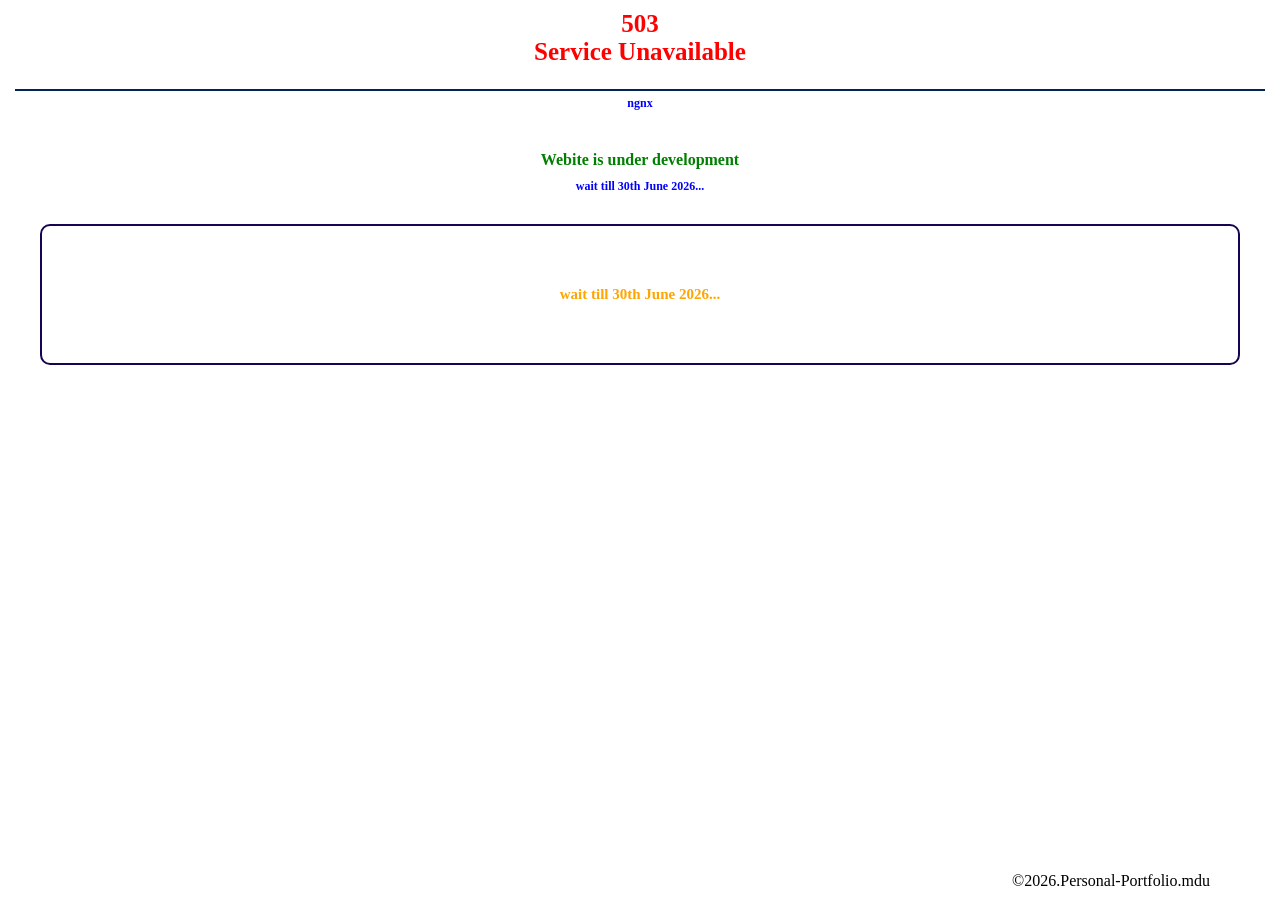
==== index.html @ 704798d5 "Add files via upload" ====
<!DOCTYPE html>
<html lang="en">
<head>
  <meta charset="UTF-8">
  <meta name="viewport" content="width=device-width, initial-scale=1.0">
  <meta http-equiv="X-UA-Compatible" content="ie=edge">
  <title>Error-Loading</title>
  <style>
    *{margin:0;padding:0;}
    body{margin:10px;}
    h1{text-align:center;color:red;font-size:25px;animation:alter 2s ease-in-out infinite;}
    p{text-align:center;color:blue;font-weight:bold;font-size:12px;}
    footer{position:fixed;bottom:10px;right:70px;}
    @keyframes alter{
      0%{
        color:#fff;
      }
      100%{
        color:red;
      }
    }
    main{color:green;margin:10px;margin-top:40px;text-align:center;font-weight:bolder;}
    .line{margin:5px;border:1px solid #032451;margin-bottom:5px;}
    .contact{margin:30px;border:2px solid #160351;padding:30px;border-radius:10px;padding-top:60px;padding-bottom:60px;}
    #c0{color:orange;font-size:15px;}
  </style>
</head>
<body>
  <h1>503</h1>
  <h1>Service Unavailable</h1>
  <br>
  <div class="line"></div>
  <p>ngnx</p>
  <main>
    Webite is under development
  </main>
  <p>wait till 30th June 2026...</p>
  <div class="contact">
      <p id="c0">wait till 30th June 2026...</p>
  </div>
  <footer>&copy2026.Personal-Portfolio.mdu
  </footer>
</body>
</html>
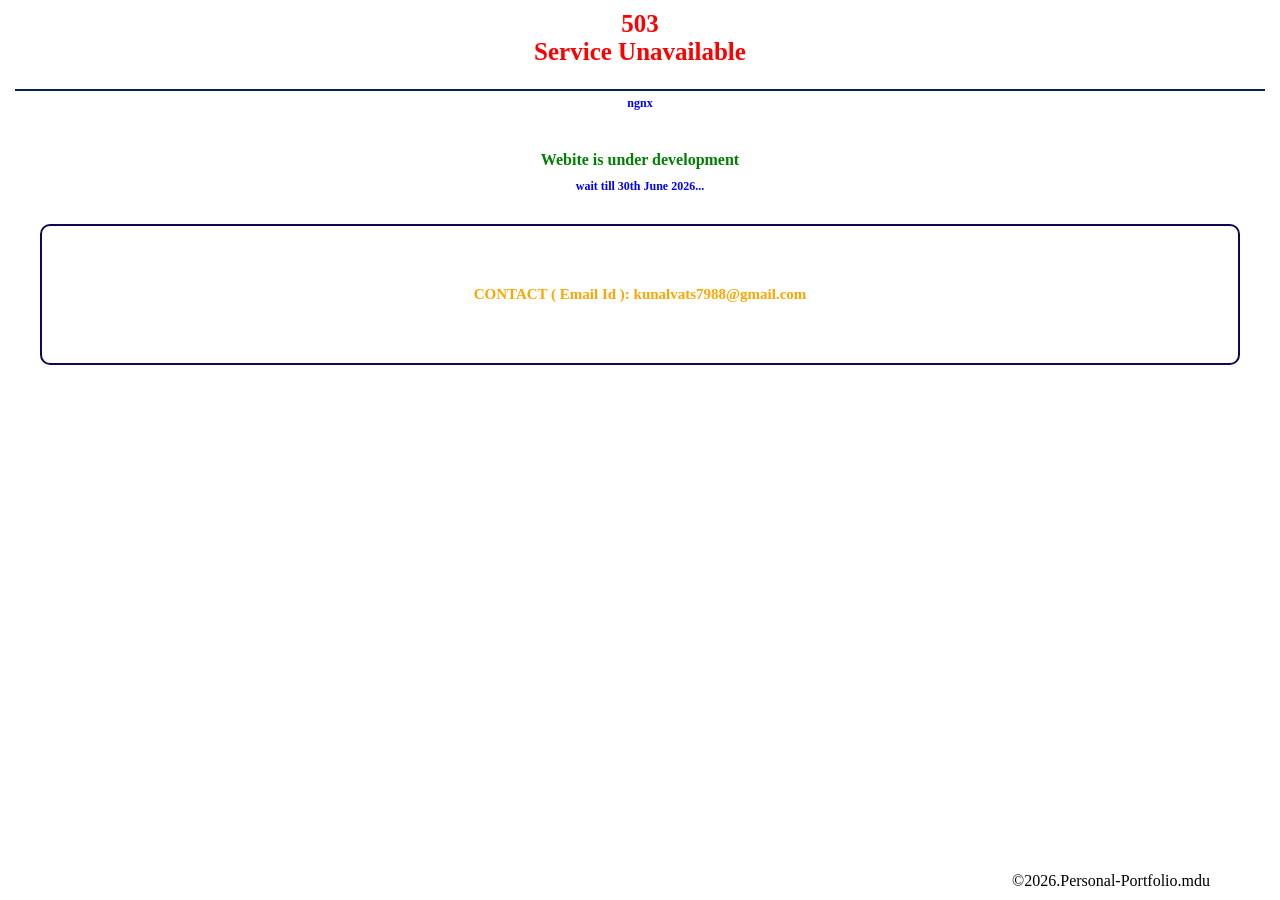
==== commit db4b7166: "Update index.html" ====
--- a/index.html
+++ b/index.html
@@ -36,9 +36,9 @@
   </main>
   <p>wait till 30th June 2026...</p>
   <div class="contact">
-      <p id="c0">wait till 30th June 2026...</p>
+      <p id="c0">CONTACT ( Email Id ): kunalvats7988@gmail.com</p>
   </div>
   <footer>&copy2026.Personal-Portfolio.mdu
   </footer>
 </body>
-</html>+</html>
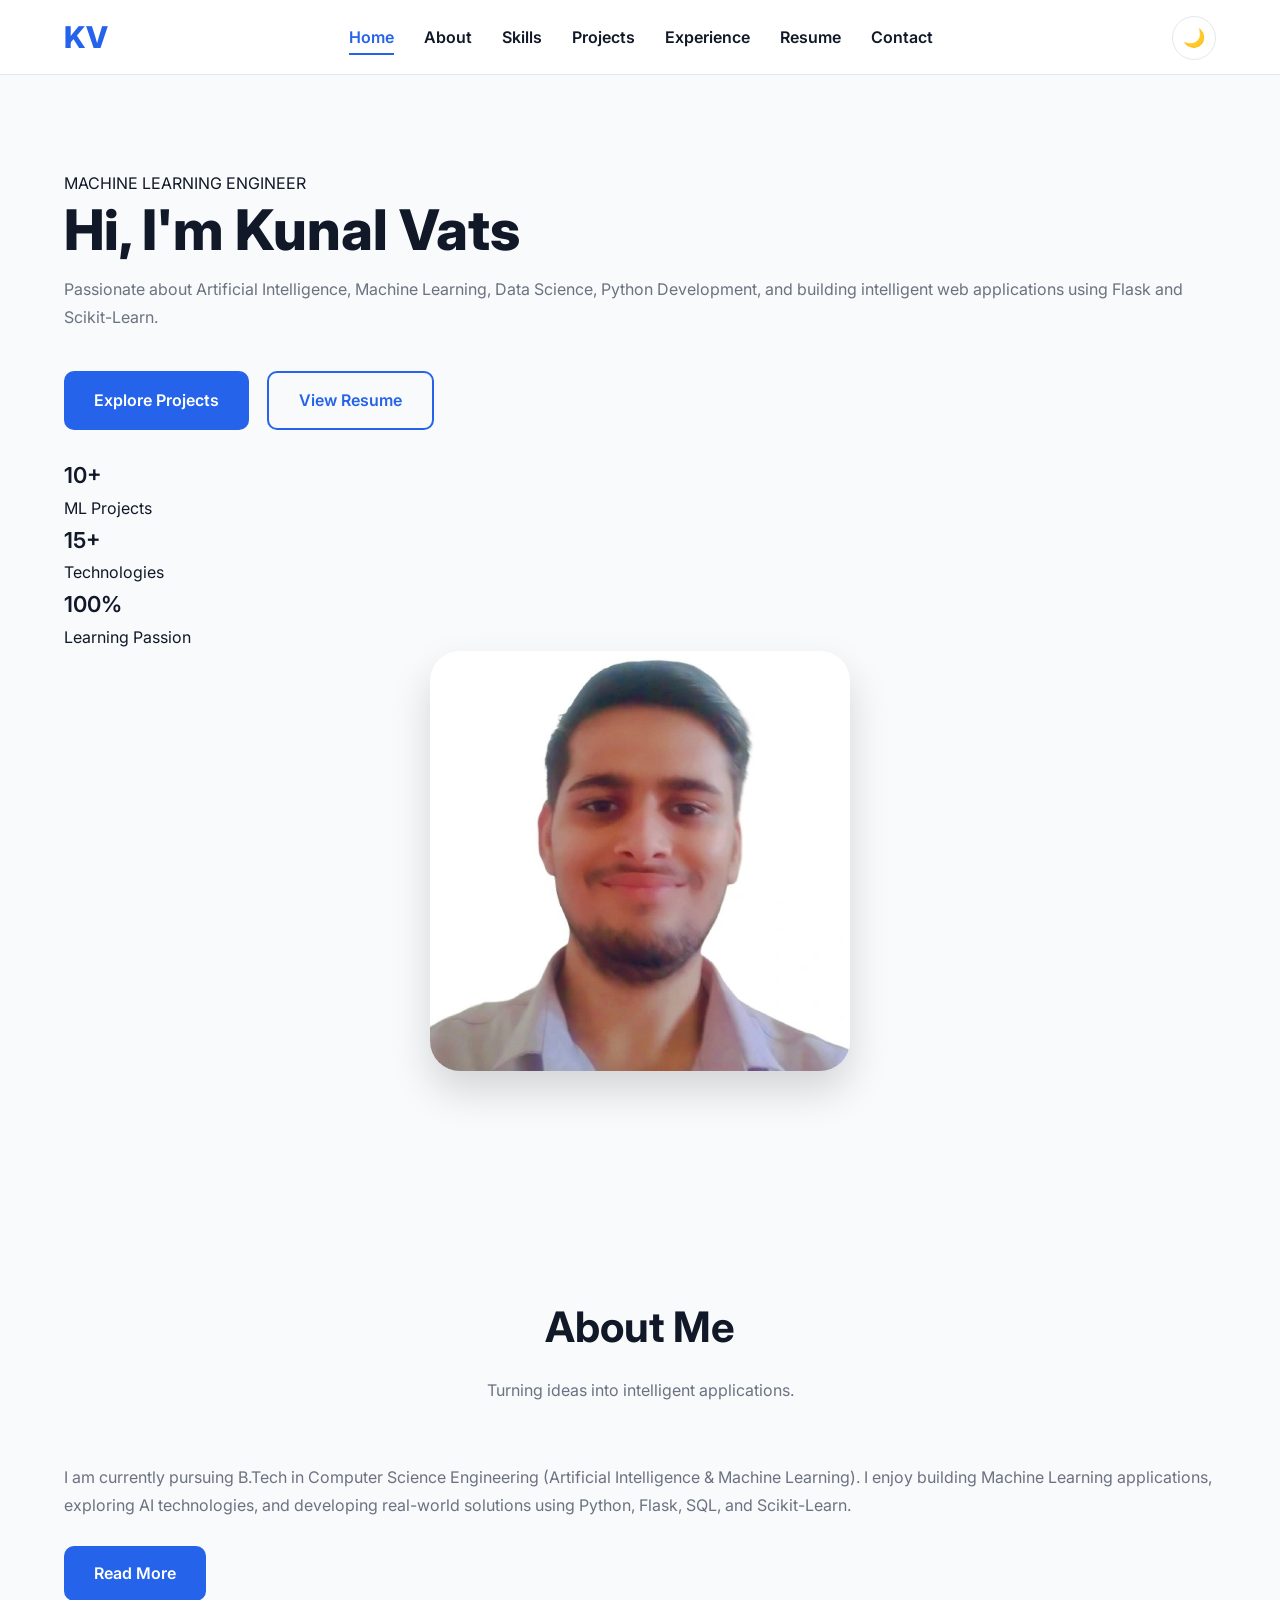
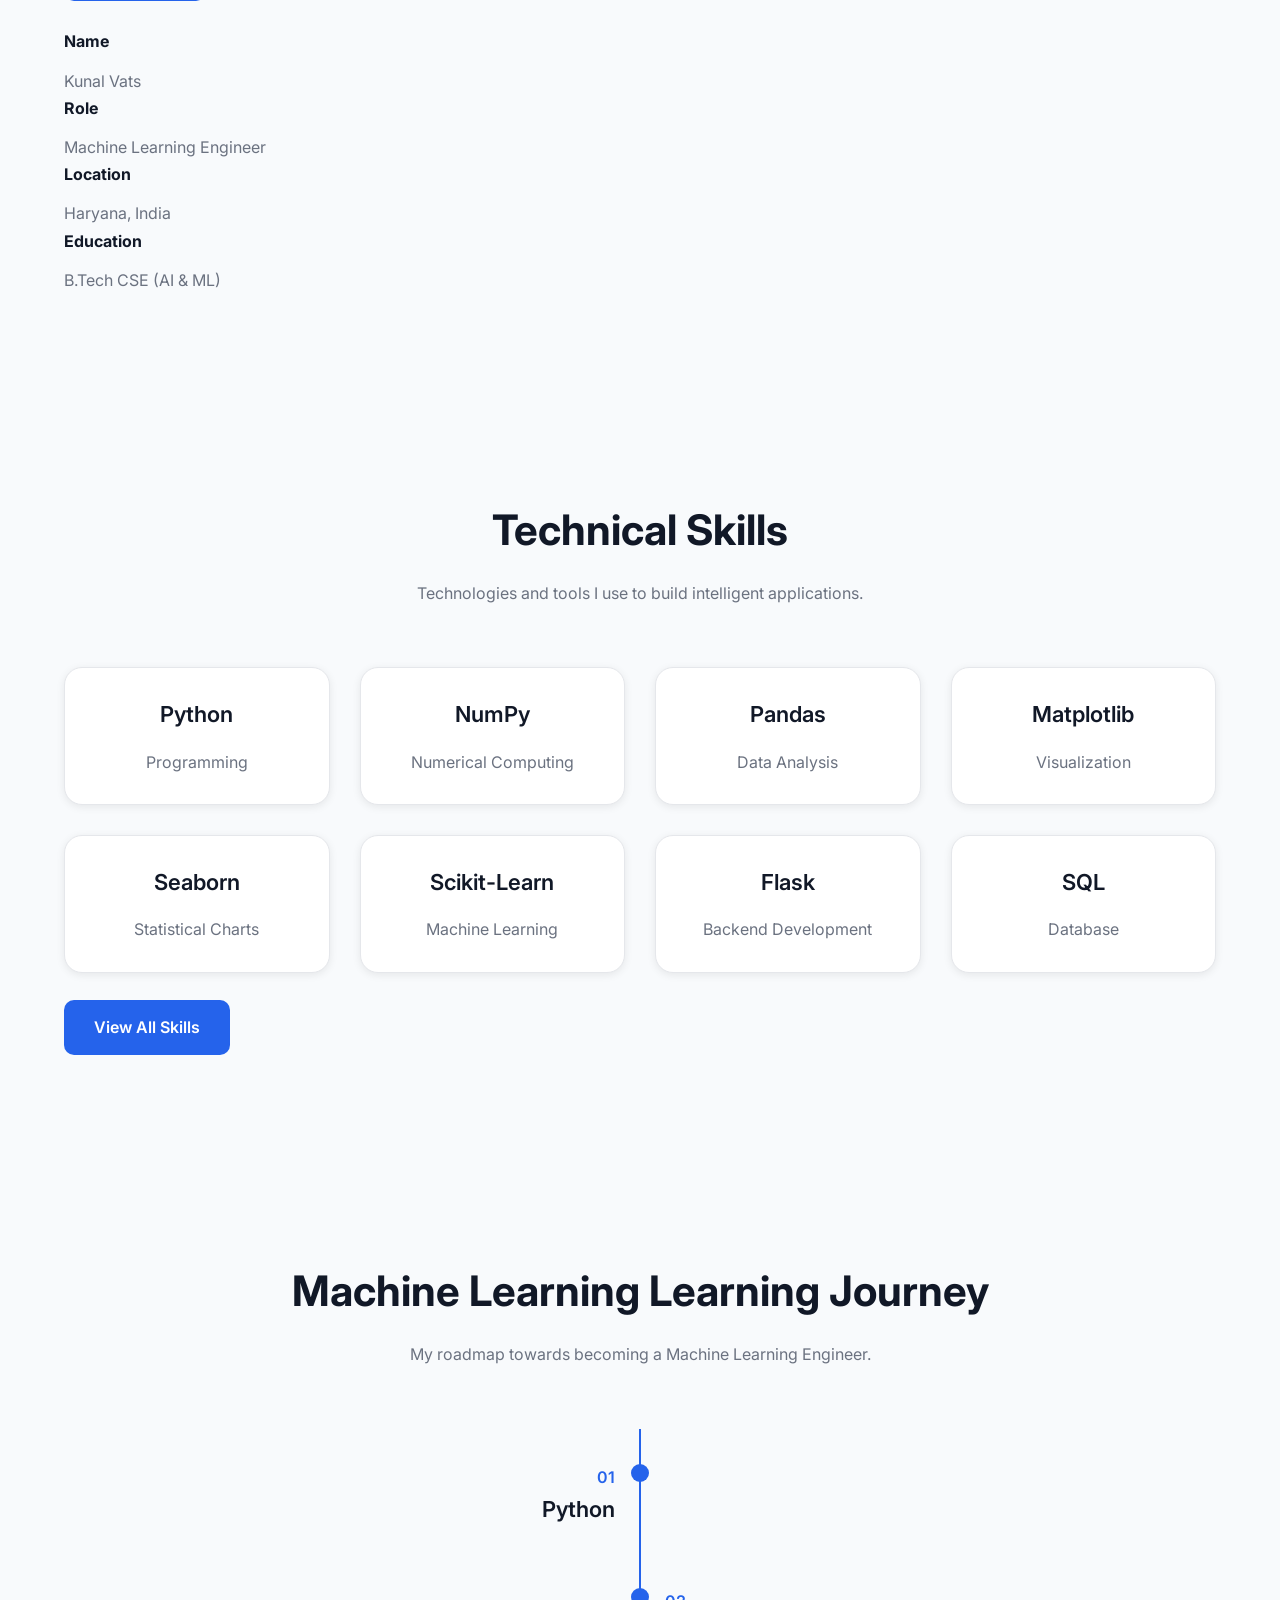
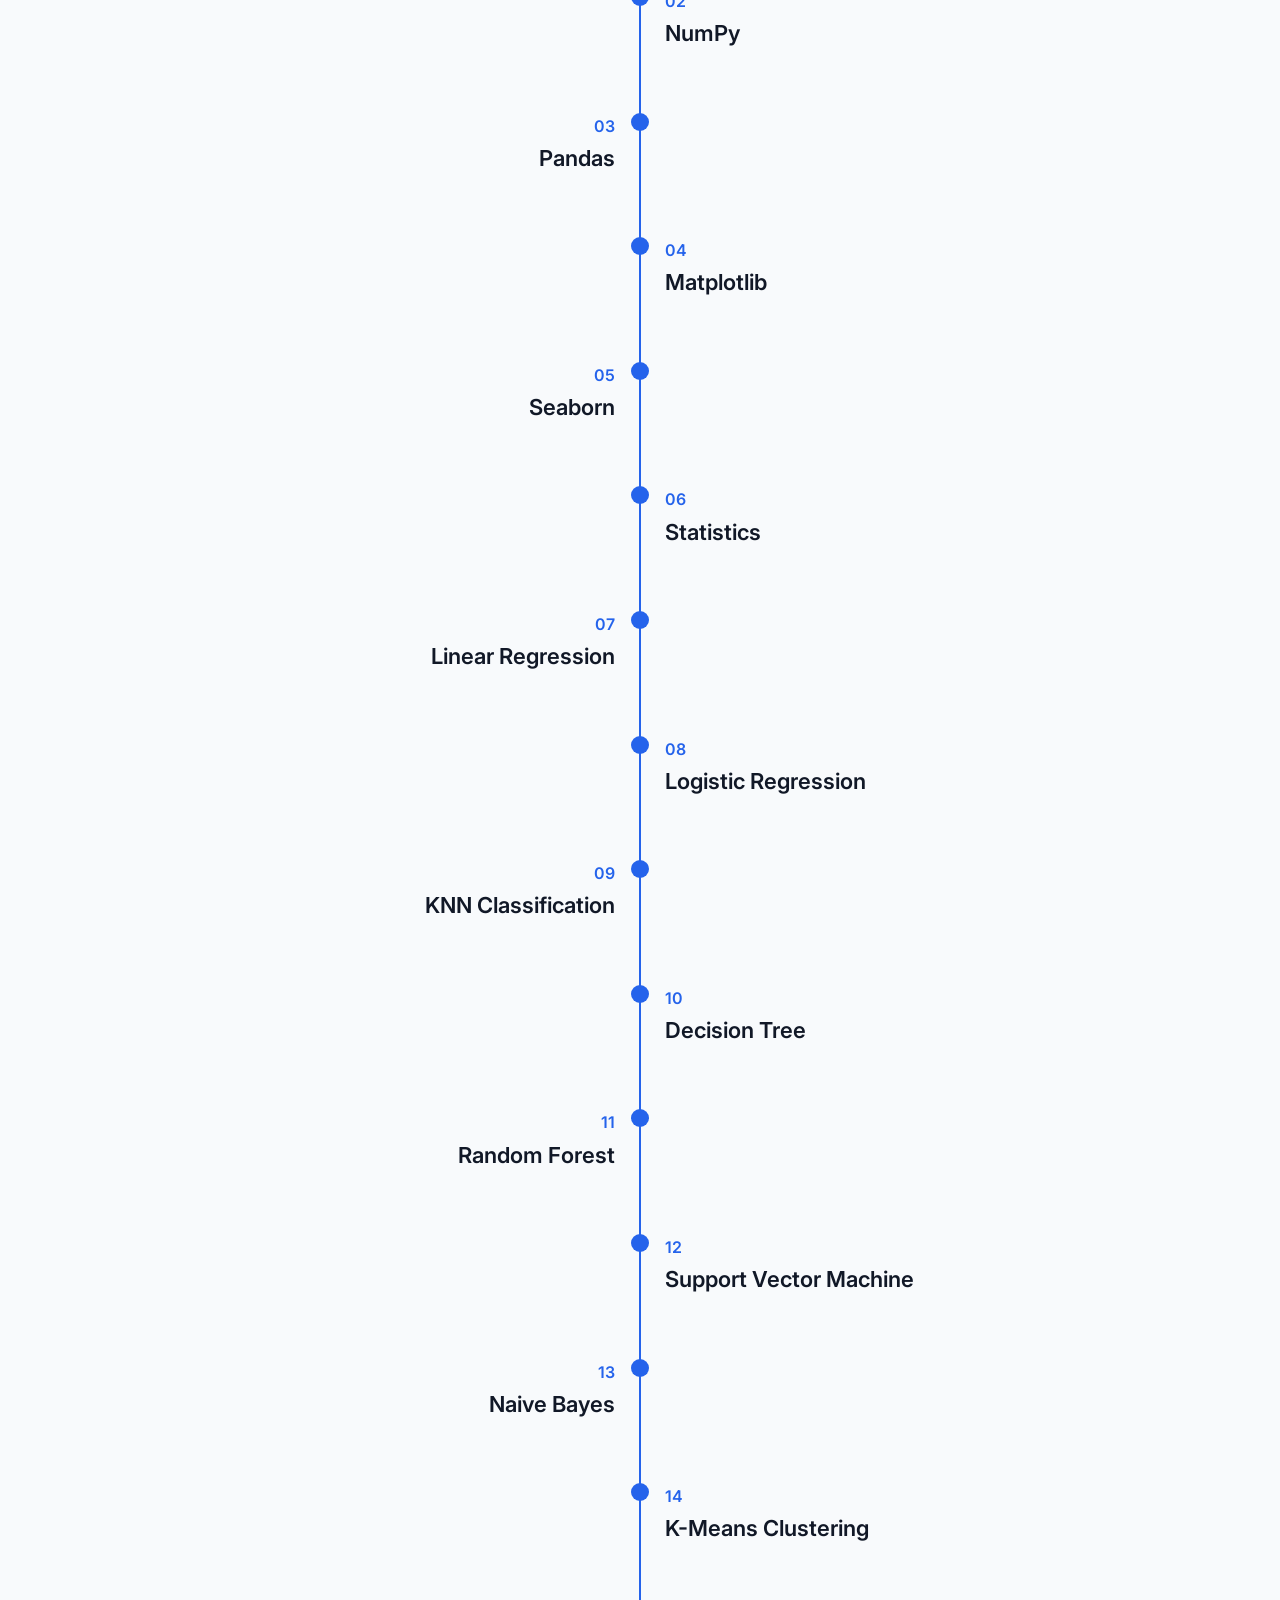
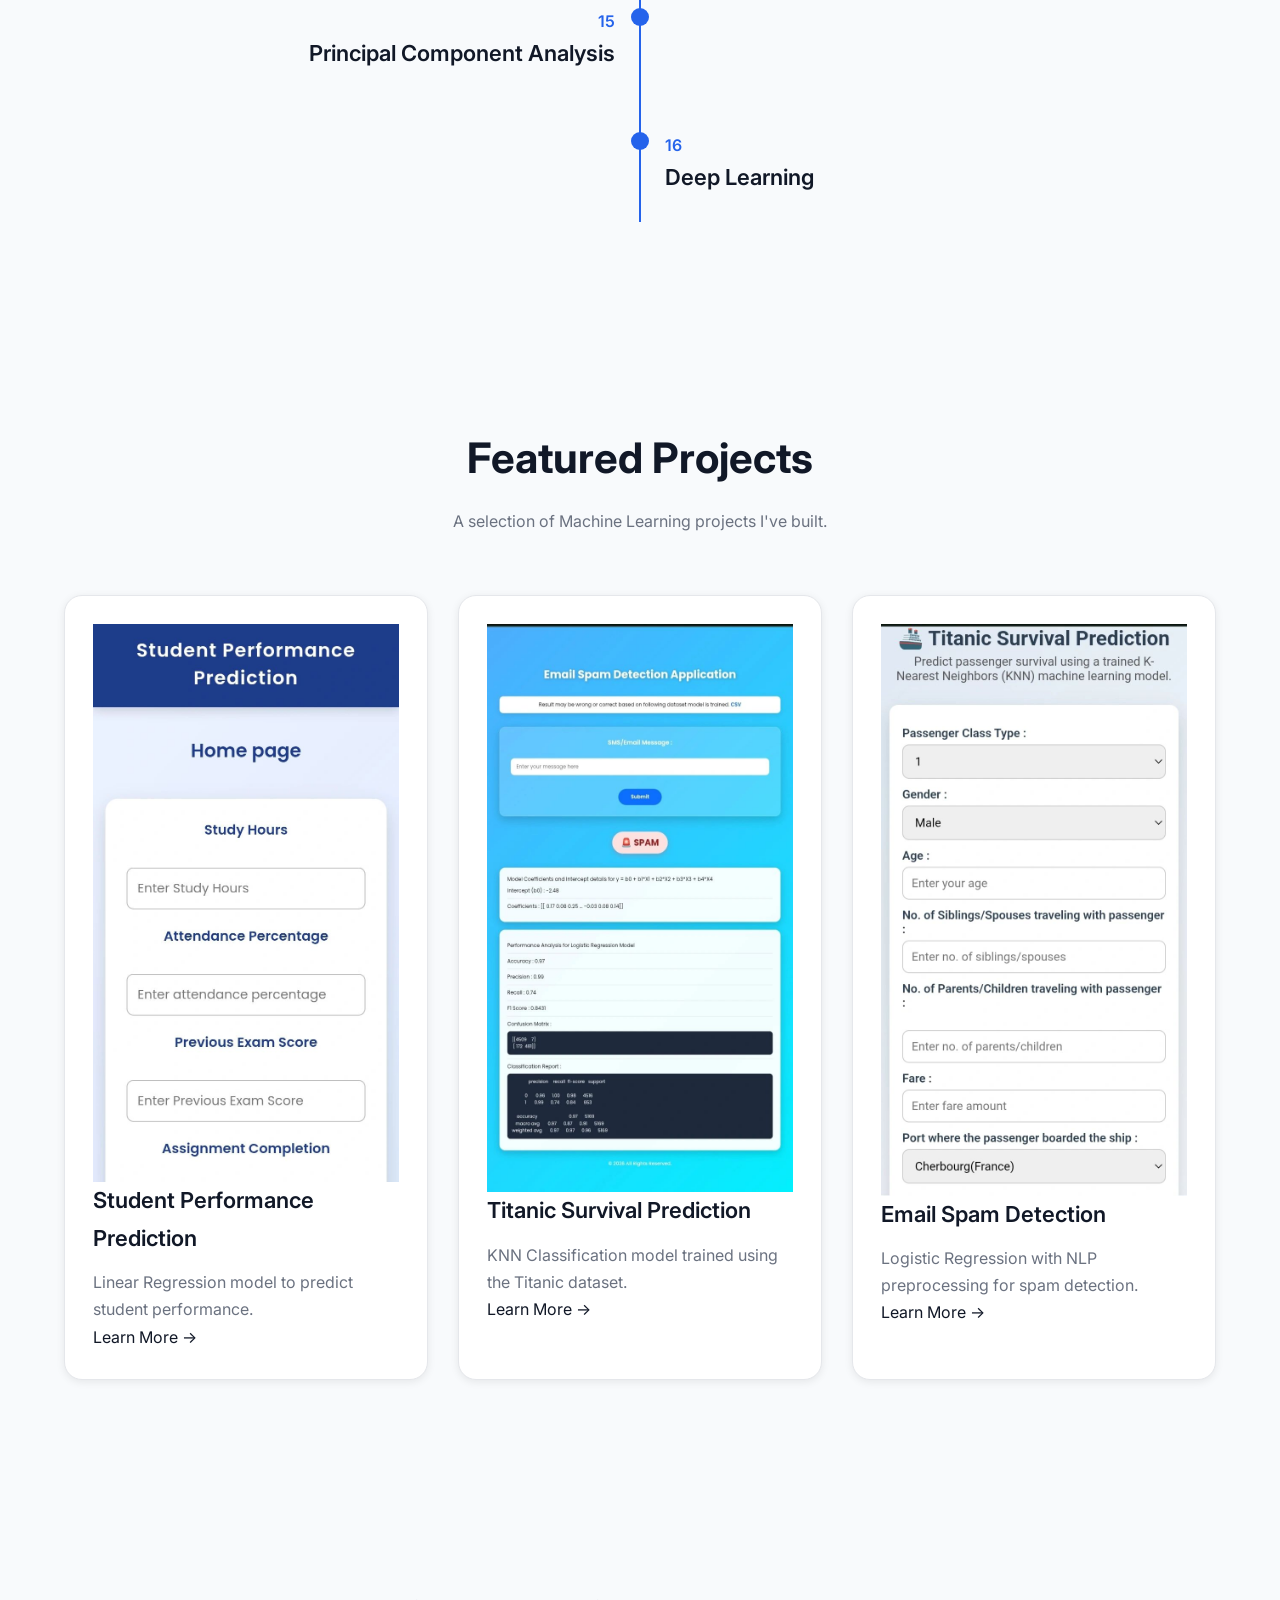
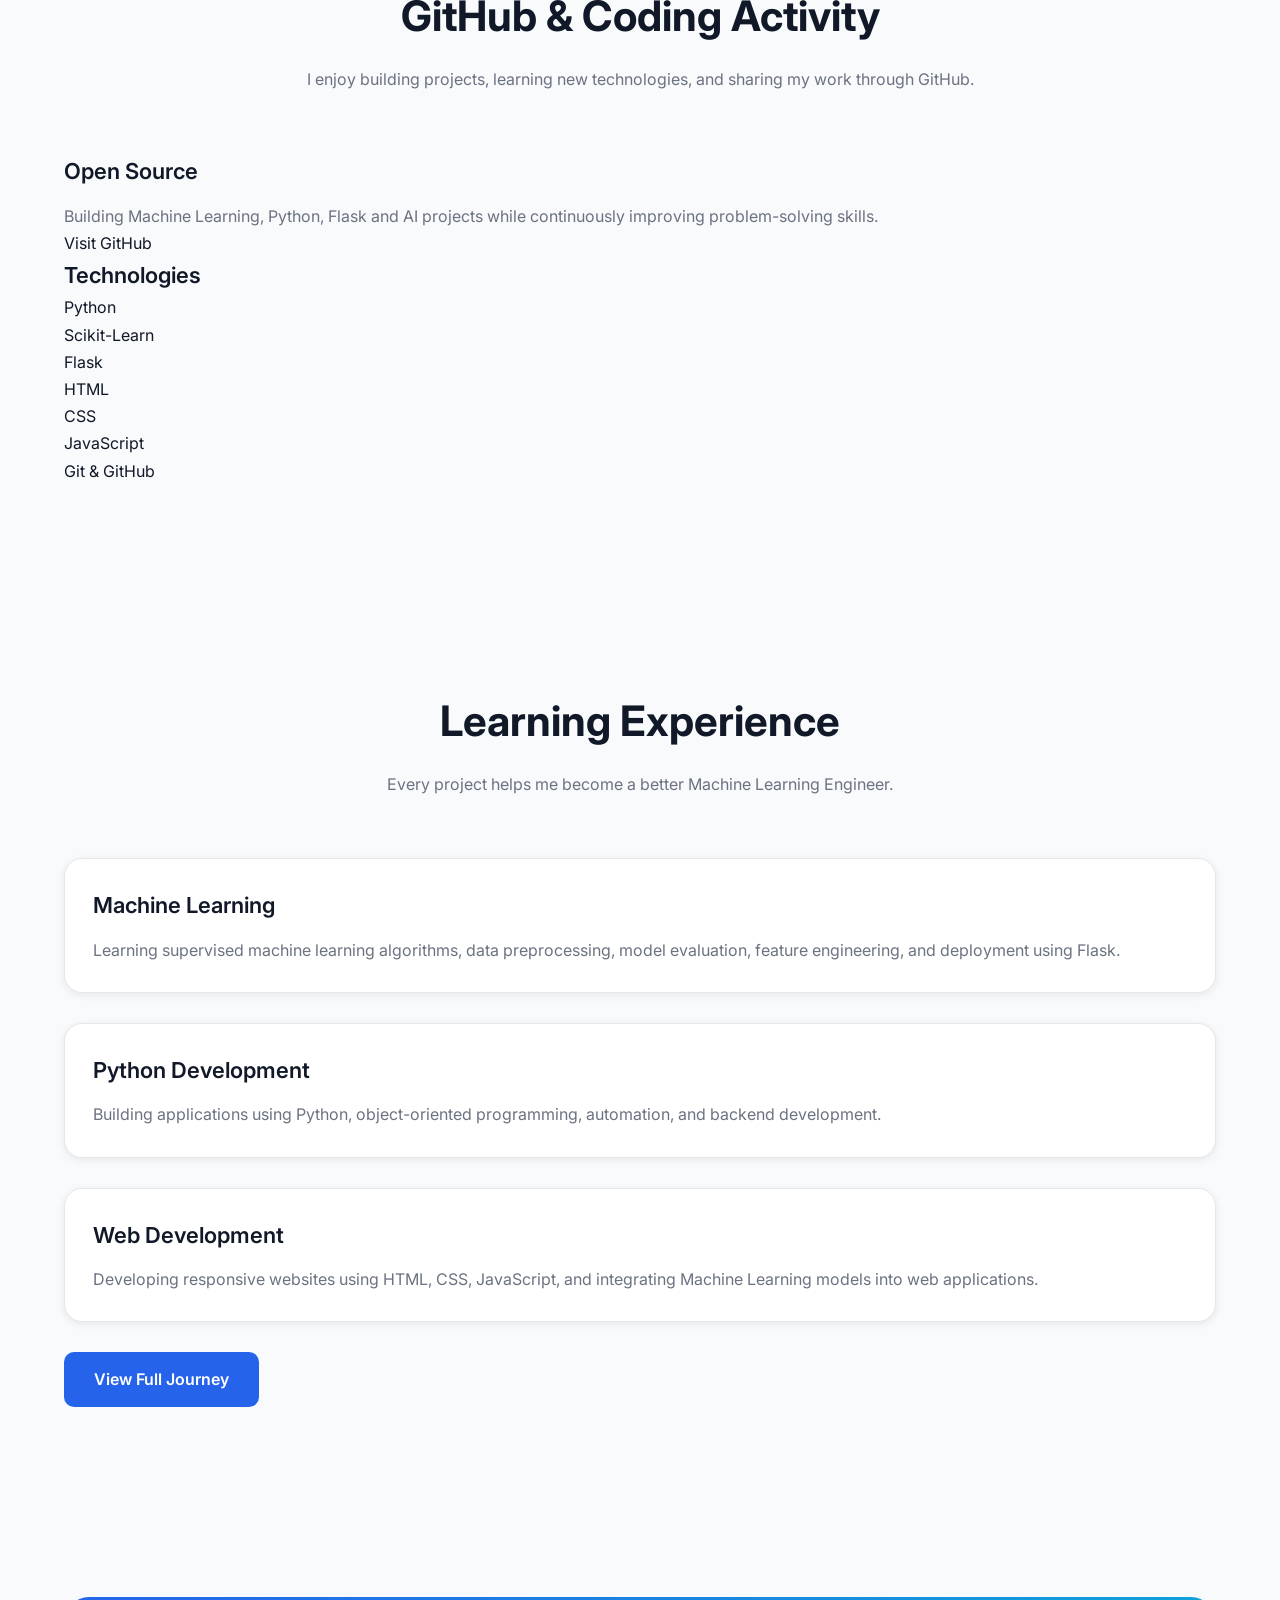
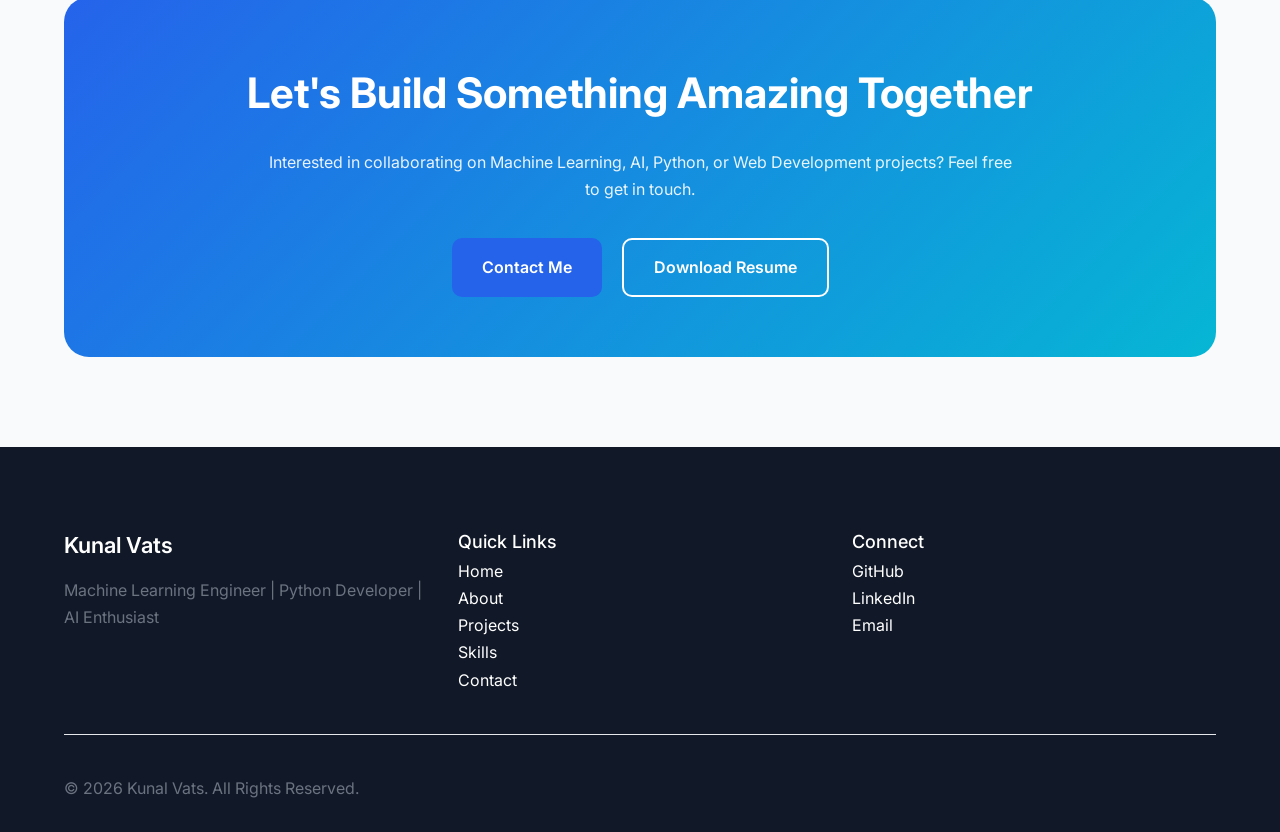
==== commit ea3da035: "new file uploaded" ====
--- a/index.html
+++ b/index.html
@@ -1,44 +1,1011 @@
 <!DOCTYPE html>
 <html lang="en">
+
 <head>
-  <meta charset="UTF-8">
-  <meta name="viewport" content="width=device-width, initial-scale=1.0">
-  <meta http-equiv="X-UA-Compatible" content="ie=edge">
-  <title>Error-Loading</title>
-  <style>
-    *{margin:0;padding:0;}
-    body{margin:10px;}
-    h1{text-align:center;color:red;font-size:25px;animation:alter 2s ease-in-out infinite;}
-    p{text-align:center;color:blue;font-weight:bold;font-size:12px;}
-    footer{position:fixed;bottom:10px;right:70px;}
-    @keyframes alter{
-      0%{
-        color:#fff;
-      }
-      100%{
-        color:red;
-      }
-    }
-    main{color:green;margin:10px;margin-top:40px;text-align:center;font-weight:bolder;}
-    .line{margin:5px;border:1px solid #032451;margin-bottom:5px;}
-    .contact{margin:30px;border:2px solid #160351;padding:30px;border-radius:10px;padding-top:60px;padding-bottom:60px;}
-    #c0{color:orange;font-size:15px;}
-  </style>
+    <!-- ========================================= -->
+    <!-- Basic Meta Tags -->
+    <!-- ========================================= -->
+    <meta charset="UTF-8">
+    <meta name="viewport" content="width=device-width, initial-scale=1.0">
+
+    <title>Kunal Vats | Machine Learning Engineer</title>
+
+    <meta name="description"
+        content="Official portfolio of Kunal Vats - Machine Learning Engineer, Python Developer and AI Enthusiast.">
+
+    <meta name="keywords"
+        content="Machine Learning, Artificial Intelligence, Python, Flask, Portfolio, Data Science, Scikit Learn">
+
+    <meta name="author" content="Kunal Vats">
+
+    <meta name="theme-color" content="#0F172A">
+
+    <!-- Open Graph -->
+    <meta property="og:title" content="Kunal Vats | Machine Learning Engineer">
+    <meta property="og:description"
+        content="Machine Learning Engineer Portfolio showcasing AI projects, Python development, and ML applications.">
+    <meta property="og:type" content="website">
+
+    <!-- Favicon -->
+    <link rel="icon" href="favicon.ico">
+
+    <!-- Google Font -->
+    <link rel="preconnect" href="https://fonts.googleapis.com">
+    <link rel="preconnect" href="https://fonts.gstatic.com" crossorigin>
+
+    <link href="https://fonts.googleapis.com/css2?family=Inter:wght@300;400;500;600;700;800&display=swap"
+        rel="stylesheet">
+
+    <!-- CSS -->
+    <link rel="stylesheet" href="assets/css/variables.css">
+    <link rel="stylesheet" href="assets/css/style.css">
+    <link rel="stylesheet" href="assets/css/animations.css">
+    <link rel="stylesheet" href="assets/css/responsive.css">
+
 </head>
+
 <body>
-  <h1>503</h1>
-  <h1>Service Unavailable</h1>
-  <br>
-  <div class="line"></div>
-  <p>ngnx</p>
-  <main>
-    Webite is under development
-  </main>
-  <p>wait till 30th June 2026...</p>
-  <div class="contact">
-      <p id="c0">CONTACT ( Email Id ): kunalvats7988@gmail.com</p>
-  </div>
-  <footer>&copy2026.Personal-Portfolio.mdu
-  </footer>
+
+    <!-- ========================================= -->
+    <!-- Scroll Progress -->
+    <!-- ========================================= -->
+
+    <div id="progressBar"></div>
+
+    <!-- ========================================= -->
+    <!-- Header -->
+    <!-- ========================================= -->
+
+    <header class="header">
+
+        <div class="container">
+
+            <div class="navbar">
+
+                <!-- Logo -->
+
+                <a href="index.html" class="logo">
+
+                    <span>KV</span>
+
+                </a>
+
+                <!-- Navigation -->
+
+                <nav class="nav-menu">
+
+                    <ul>
+
+                        <li>
+                            <a href="index.html" class="active">
+                                Home
+                            </a>
+                        </li>
+
+                        <li>
+                            <a href="about.html">
+                                About
+                            </a>
+                        </li>
+
+                        <li>
+                            <a href="skills.html">
+                                Skills
+                            </a>
+                        </li>
+
+                        <li>
+                            <a href="projects.html">
+                                Projects
+                            </a>
+                        </li>
+
+                        <li>
+                            <a href="experience.html">
+                                Experience
+                            </a>
+                        </li>
+
+                        <li>
+                            <a href="resume.html">
+                                Resume
+                            </a>
+                        </li>
+
+                        <li>
+                            <a href="contact.html">
+                                Contact
+                            </a>
+                        </li>
+
+                    </ul>
+
+                </nav>
+
+                <!-- Right Buttons -->
+
+                <div class="nav-actions">
+
+                    <button id="themeToggle">
+
+                        🌙
+
+                    </button>
+
+                    <button class="menu-btn">
+
+                        ☰
+
+                    </button>
+
+                </div>
+
+            </div>
+
+        </div>
+
+    </header>
+
+    <!-- ========================================= -->
+    <!-- Hero Section -->
+    <!-- ========================================= -->
+
+    <section class="hero">
+
+        <div class="container hero-grid">
+
+            <!-- Left -->
+
+            <div class="hero-content">
+
+                <span class="hero-tag">
+
+                    MACHINE LEARNING ENGINEER
+
+                </span>
+
+                <h1>
+
+                    Hi,
+
+                    I'm
+
+                    <span>
+
+                        Kunal Vats
+
+                    </span>
+
+                </h1>
+
+                <h2>
+
+                    <span id="typing"></span>
+
+                </h2>
+
+                <p>
+
+                    Passionate about Artificial Intelligence,
+                    Machine Learning, Data Science,
+                    Python Development, and building
+                    intelligent web applications using
+                    Flask and Scikit-Learn.
+
+                </p>
+
+                <div class="hero-buttons">
+
+                    <a href="projects.html" class="btn primary-btn">
+
+                        Explore Projects
+
+                    </a>
+
+                    <a href="resume.html" class="btn secondary-btn">
+
+                        View Resume
+
+                    </a>
+
+                </div>
+                <br>
+                <!-- Quick Stats -->
+
+                <div class="hero-stats">
+
+                    <div>
+
+                        <h3>
+
+                            10+
+
+                        </h3>
+
+                        <span>
+
+                            ML Projects
+
+                        </span>
+
+                    </div>
+
+                    <div>
+
+                        <h3>
+
+                            15+
+
+                        </h3>
+
+                        <span>
+
+                            Technologies
+
+                        </span>
+
+                    </div>
+
+                    <div>
+
+                        <h3>
+
+                            100%
+
+                        </h3>
+
+                        <span>
+
+                            Learning Passion
+
+                        </span>
+
+                    </div>
+
+                </div>
+
+            </div>
+
+            <!-- Right -->
+
+            <div class="hero-image">
+
+                <div class="profile-card">
+
+                    <img src="assets/images/profile.png"
+                        alt="Kunal Vats">
+
+                </div>
+
+            </div>
+
+        </div>
+
+    </section>
+
+    <!-- ========================================= -->
+    <!-- About Preview -->
+    <!-- ========================================= -->
+
+    <section class="about-preview">
+
+        <div class="container">
+
+            <div class="section-heading">
+
+                <h2>
+
+                    About Me
+
+                </h2>
+
+                <p>
+
+                    Turning ideas into intelligent applications.
+
+                </p>
+
+            </div>
+
+            <div class="about-preview-grid">
+
+                <div>
+
+                    <p>
+
+                        I am currently pursuing B.Tech in Computer Science
+                        Engineering (Artificial Intelligence & Machine Learning).
+
+                        I enjoy building Machine Learning applications,
+                        exploring AI technologies,
+                        and developing real-world solutions using
+                        Python, Flask, SQL, and Scikit-Learn.
+
+                    </p>
+                    <br>
+                    <a href="about.html" class="btn primary-btn">
+
+                        Read More
+
+                    </a>
+
+                </div>
+                <br>
+                <div class="about-card">
+
+                    <div>
+
+                        <strong>Name</strong>
+
+                        <p>Kunal Vats</p>
+
+                    </div>
+
+                    <div>
+
+                        <strong>Role</strong>
+
+                        <p>Machine Learning Engineer</p>
+
+                    </div>
+
+                    <div>
+
+                        <strong>Location</strong>
+
+                        <p>Haryana, India</p>
+
+                    </div>
+
+                    <div>
+
+                        <strong>Education</strong>
+
+                        <p>B.Tech CSE (AI & ML)</p>
+
+                    </div>
+
+                </div>
+
+            </div>
+
+        </div>
+
+    </section>
+    
+        <!-- ========================================= -->
+    <!-- Skills Preview -->
+    <!-- ========================================= -->
+
+    <section class="skills-preview">
+
+        <div class="container">
+
+            <div class="section-heading">
+
+                <h2>
+
+                    Technical Skills
+
+                </h2>
+
+                <p>
+
+                    Technologies and tools I use to build intelligent applications.
+
+                </p>
+
+            </div>
+
+            <div class="skills-grid">
+
+                <div class="skill-card">
+                    <h3>Python</h3>
+                    <p>Programming</p>
+                </div>
+
+                <div class="skill-card">
+                    <h3>NumPy</h3>
+                    <p>Numerical Computing</p>
+                </div>
+
+                <div class="skill-card">
+                    <h3>Pandas</h3>
+                    <p>Data Analysis</p>
+                </div>
+
+                <div class="skill-card">
+                    <h3>Matplotlib</h3>
+                    <p>Visualization</p>
+                </div>
+
+                <div class="skill-card">
+                    <h3>Seaborn</h3>
+                    <p>Statistical Charts</p>
+                </div>
+
+                <div class="skill-card">
+                    <h3>Scikit-Learn</h3>
+                    <p>Machine Learning</p>
+                </div>
+
+                <div class="skill-card">
+                    <h3>Flask</h3>
+                    <p>Backend Development</p>
+                </div>
+
+                <div class="skill-card">
+                    <h3>SQL</h3>
+                    <p>Database</p>
+                </div>
+
+            </div>
+             <br>
+            <div class="section-button">
+
+                <a href="skills.html" class="btn primary-btn">
+
+                    View All Skills
+
+                </a>
+
+            </div>
+
+        </div>
+
+    </section>
+
+    <!-- ========================================= -->
+    <!-- Machine Learning Roadmap -->
+    <!-- ========================================= -->
+
+    <section class="roadmap">
+
+        <div class="container">
+
+            <div class="section-heading">
+
+                <h2>
+
+                    Machine Learning Learning Journey
+
+                </h2>
+
+                <p>
+
+                    My roadmap towards becoming a Machine Learning Engineer.
+
+                </p>
+
+            </div>
+
+            <div class="timeline">
+
+                <div class="timeline-item completed">
+                    <span>01</span>
+                    <h3>Python</h3>
+                </div>
+
+                <div class="timeline-item completed">
+                    <span>02</span>
+                    <h3>NumPy</h3>
+                </div>
+
+                <div class="timeline-item completed">
+                    <span>03</span>
+                    <h3>Pandas</h3>
+                </div>
+
+                <div class="timeline-item completed">
+                    <span>04</span>
+                    <h3>Matplotlib</h3>
+                </div>
+
+                <div class="timeline-item completed">
+                    <span>05</span>
+                    <h3>Seaborn</h3>
+                </div>
+
+                <div class="timeline-item completed">
+                    <span>06</span>
+                    <h3>Statistics</h3>
+                </div>
+
+                <div class="timeline-item completed">
+                    <span>07</span>
+                    <h3>Linear Regression</h3>
+                </div>
+
+                <div class="timeline-item completed">
+                    <span>08</span>
+                    <h3>Logistic Regression</h3>
+                </div>
+
+                <div class="timeline-item completed">
+                    <span>09</span>
+                    <h3>KNN Classification</h3>
+                </div>
+
+                <div class="timeline-item">
+                    <span>10</span>
+                    <h3>Decision Tree</h3>
+                </div>
+
+                <div class="timeline-item">
+                    <span>11</span>
+                    <h3>Random Forest</h3>
+                </div>
+
+                <div class="timeline-item">
+                    <span>12</span>
+                    <h3>Support Vector Machine</h3>
+                </div>
+
+                <div class="timeline-item">
+                    <span>13</span>
+                    <h3>Naive Bayes</h3>
+                </div>
+
+                <div class="timeline-item">
+                    <span>14</span>
+                    <h3>K-Means Clustering</h3>
+                </div>
+
+                <div class="timeline-item">
+                    <span>15</span>
+                    <h3>Principal Component Analysis</h3>
+                </div>
+
+                <div class="timeline-item">
+                    <span>16</span>
+                    <h3>Deep Learning</h3>
+                </div>
+
+            </div>
+
+        </div>
+
+    </section>
+
+    <!-- ========================================= -->
+    <!-- Featured Projects -->
+    <!-- ========================================= -->
+
+    <section class="featured-projects">
+
+        <div class="container">
+
+            <div class="section-heading">
+
+                <h2>
+
+                    Featured Projects
+
+                </h2>
+
+                <p>
+
+                    A selection of Machine Learning projects I've built.
+
+                </p>
+
+            </div>
+
+            <div class="projects-grid">
+
+                <article class="project-card">
+
+                    <img src="assets/images/project1.jpeg"
+                        alt="Student Performance Prediction">
+
+                    <h3>
+
+                        Student Performance Prediction
+
+                    </h3>
+
+                    <p>
+
+                        Linear Regression model to predict student performance.
+
+                    </p>
+
+                    <a href="projects.html">
+
+                        Learn More →
+
+                    </a>
+
+                </article>
+
+                <article class="project-card">
+
+                    <img src="assets/images/project2.jpeg"
+                        alt="Titanic Survival Prediction">
+
+                    <h3>
+
+                        Titanic Survival Prediction
+
+                    </h3>
+
+                    <p>
+
+                        KNN Classification model trained using the Titanic dataset.
+
+                    </p>
+
+                    <a href="projects.html">
+
+                        Learn More →
+
+                    </a>
+
+                </article>
+
+                <article class="project-card">
+
+                    <img src="assets/images/project3.jpeg"
+                        alt="Email Spam Detection">
+
+                    <h3>
+
+                        Email Spam Detection
+
+                    </h3>
+
+                    <p>
+
+                        Logistic Regression with NLP preprocessing for spam detection.
+
+                    </p>
+
+                    <a href="projects.html">
+
+                        Learn More →
+
+                    </a>
+
+                </article>
+
+            </div>
+
+        </div>
+
+    </section>
+
+        <!-- ========================================= -->
+    <!-- GitHub & Coding Statistics -->
+    <!-- ========================================= -->
+
+    <section class="github-section">
+
+        <div class="container">
+
+            <div class="section-heading">
+
+                <h2>
+
+                    GitHub & Coding Activity
+
+                </h2>
+
+                <p>
+
+                    I enjoy building projects, learning new technologies, and sharing
+                    my work through GitHub.
+
+                </p>
+
+            </div>
+
+            <div class="github-grid">
+
+                <div class="github-card">
+
+                    <h3>
+
+                        Open Source
+
+                    </h3>
+
+                    <p>
+
+                        Building Machine Learning, Python, Flask and AI projects
+                        while continuously improving problem-solving skills.
+
+                    </p>
+
+                    <a href="https://github.com/practical-work" target="_blank">
+
+                        Visit GitHub
+
+                    </a>
+
+                </div>
+
+                <div class="github-card">
+
+                    <h3>
+
+                        Technologies
+
+                    </h3>
+
+                    <ul>
+
+                        <li>Python</li>
+
+                        <li>Scikit-Learn</li>
+
+                        <li>Flask</li>
+
+                        <li>HTML</li>
+
+                        <li>CSS</li>
+
+                        <li>JavaScript</li>
+
+                        <li>Git & GitHub</li>
+
+                    </ul>
+
+                </div>
+
+            </div>
+
+        </div>
+
+    </section>
+
+    <!-- ========================================= -->
+    <!-- Learning Experience -->
+    <!-- ========================================= -->
+
+    <section class="experience-preview">
+
+        <div class="container">
+
+            <div class="section-heading">
+
+                <h2>
+
+                    Learning Experience
+
+                </h2>
+
+                <p>
+
+                    Every project helps me become a better Machine Learning Engineer.
+
+                </p>
+
+            </div>
+
+            <div class="experience-grid">
+
+                <div class="experience-card">
+
+                    <h3>
+
+                        Machine Learning
+
+                    </h3>
+
+                    <p>
+
+                        Learning supervised machine learning algorithms,
+                        data preprocessing, model evaluation, feature engineering,
+                        and deployment using Flask.
+
+                    </p>
+
+                </div>
+
+                <div class="experience-card">
+
+                    <h3>
+
+                        Python Development
+
+                    </h3>
+
+                    <p>
+
+                        Building applications using Python, object-oriented programming,
+                        automation, and backend development.
+
+                    </p>
+
+                </div>
+
+                <div class="experience-card">
+
+                    <h3>
+
+                        Web Development
+
+                    </h3>
+
+                    <p>
+
+                        Developing responsive websites using HTML, CSS,
+                        JavaScript, and integrating Machine Learning models
+                        into web applications.
+
+                    </p>
+
+                </div>
+
+            </div>
+
+            <div class="section-button">
+
+                <a href="experience.html" class="btn primary-btn">
+
+                    View Full Journey
+
+                </a>
+
+            </div>
+
+        </div>
+
+    </section>
+
+    <!-- ========================================= -->
+    <!-- Call To Action -->
+    <!-- ========================================= -->
+
+    <section class="cta-section">
+
+        <div class="container">
+
+            <div class="cta-card">
+
+                <h2>
+
+                    Let's Build Something Amazing Together
+
+                </h2>
+
+                <p>
+
+                    Interested in collaborating on Machine Learning,
+                    AI, Python, or Web Development projects?
+                    Feel free to get in touch.
+
+                </p>
+
+                <div class="cta-buttons">
+
+                    <a href="contact.html" class="btn primary-btn">
+
+                        Contact Me
+
+                    </a>
+
+                    <a href="resume.html" class="btn secondary-btn">
+
+                        Download Resume
+
+                    </a>
+
+                </div>
+
+            </div>
+
+        </div>
+
+    </section>
+
+    <!-- ========================================= -->
+    <!-- Footer -->
+    <!-- ========================================= -->
+
+    <footer class="footer">
+
+        <div class="container">
+
+            <div class="footer-grid">
+
+                <div>
+
+                    <h3>
+
+                        Kunal Vats
+
+                    </h3>
+
+                    <p>
+
+                        Machine Learning Engineer |
+                        Python Developer |
+                        AI Enthusiast
+
+                    </p>
+
+                </div>
+
+                <div>
+
+                    <h4>
+
+                        Quick Links
+
+                    </h4>
+
+                    <ul>
+
+                        <li><a href="index.html">Home</a></li>
+
+                        <li><a href="about.html">About</a></li>
+
+                        <li><a href="projects.html">Projects</a></li>
+
+                        <li><a href="skills.html">Skills</a></li>
+
+                        <li><a href="contact.html">Contact</a></li>
+
+                    </ul>
+
+                </div>
+
+                <div>
+
+                    <h4>
+
+                        Connect
+
+                    </h4>
+
+                    <ul>
+
+                        <li>
+                            <a href="https://github.com/practical-work" target="_blank">
+                                GitHub
+                            </a>
+                        </li>
+
+                        <li>
+                            <a href="https://www.linkedin.com/in/kunal-vats-46b69b313?utm_source=share_via&utm_content=profile&utm_medium=member_android">
+                                LinkedIn
+                            </a>
+                        </li>
+
+                        <li>
+                            <a href="#">
+                                Email
+                            </a>
+                        </li>
+
+                    </ul>
+
+                </div>
+
+            </div>
+
+            <hr>
+
+            <p class="copyright">
+
+                © 2026 Kunal Vats. All Rights Reserved.
+
+            </p>
+
+        </div>
+
+    </footer>
+
+    <!-- ========================================= -->
+    <!-- JavaScript Files -->
+    <!-- ========================================= -->
+
+    <script src="assets/js/theme.js"></script>
+    <script src="assets/js/typing.js"></script>
+    <script src="assets/js/particles.js"></script>
+    <script src="assets/js/main.js"></script>
+
 </body>
-</html>
+
+</html>
--- a/assets/css/variables.css
+++ b/assets/css/variables.css
@@ -0,0 +1,284 @@
+/* ==========================================================
+   VARIABLES.CSS
+   Portfolio Website
+   Author : Kunal Vats
+   ========================================================== */
+
+
+/* ==========================================================
+   GOOGLE FONT
+   ========================================================== */
+
+@import url('https://fonts.googleapis.com/css2?family=Inter:wght@300;400;500;600;700;800;900&display=swap');
+
+
+/* ==========================================================
+   ROOT VARIABLES
+   ========================================================== */
+
+:root{
+
+    /* ======================
+       Typography
+    ======================= */
+
+    --font-primary:'Inter',sans-serif;
+
+    --font-size-xs:12px;
+    --font-size-sm:14px;
+    --font-size-md:16px;
+    --font-size-lg:18px;
+    --font-size-xl:22px;
+    --font-size-2xl:30px;
+    --font-size-3xl:42px;
+    --font-size-4xl:56px;
+
+    --font-light:300;
+    --font-normal:400;
+    --font-medium:500;
+    --font-semibold:600;
+    --font-bold:700;
+    --font-extra-bold:800;
+
+
+
+    /* ======================
+       Colors
+    ======================= */
+
+    --primary:#2563EB;
+    --primary-dark:#1E40AF;
+    --secondary:#06B6D4;
+
+    --success:#22C55E;
+    --warning:#F59E0B;
+    --danger:#EF4444;
+
+    --white:#FFFFFF;
+    --black:#000000;
+
+    --background:#F8FAFC;
+    --surface:#FFFFFF;
+
+    --text:#111827;
+    --text-light:#6B7280;
+
+    --border:#E5E7EB;
+
+    --footer:#111827;
+
+
+
+    /* ======================
+       Gradient
+    ======================= */
+
+    --gradient-primary:
+    linear-gradient(
+        135deg,
+        #2563EB,
+        #06B6D4
+    );
+
+    --gradient-dark:
+    linear-gradient(
+        135deg,
+        #0F172A,
+        #1E293B
+    );
+
+
+
+    /* ======================
+       Border Radius
+    ======================= */
+
+    --radius-xs:4px;
+    --radius-sm:8px;
+    --radius-md:12px;
+    --radius-lg:18px;
+    --radius-xl:25px;
+    --radius-circle:50%;
+
+
+
+    /* ======================
+       Box Shadow
+    ======================= */
+
+    --shadow-sm:
+    0 2px 8px rgba(0,0,0,.08);
+
+    --shadow-md:
+    0 8px 20px rgba(0,0,0,.10);
+
+    --shadow-lg:
+    0 20px 40px rgba(0,0,0,.15);
+
+
+
+    /* ======================
+       Transition
+    ======================= */
+
+    --transition-fast:.25s ease;
+
+    --transition:
+    .35s ease;
+
+    --transition-slow:
+    .5s ease;
+
+
+
+    /* ======================
+       Width
+    ======================= */
+
+    --container-width:1200px;
+
+
+
+    /* ======================
+       Spacing
+    ======================= */
+
+    --space-xs:6px;
+    --space-sm:10px;
+    --space-md:16px;
+    --space-lg:24px;
+    --space-xl:40px;
+    --space-2xl:60px;
+    --space-3xl:90px;
+
+
+
+    /* ======================
+       Header
+    ======================= */
+
+    --header-height:75px;
+
+    --nav-gap:30px;
+
+
+
+    /* ======================
+       Buttons
+    ======================= */
+
+    --button-height:50px;
+
+    --button-radius:10px;
+
+
+
+    /* ======================
+       Cards
+    ======================= */
+
+    --card-radius:18px;
+
+    --card-padding:28px;
+
+
+
+    /* ======================
+       Sections
+    ======================= */
+
+    --section-padding:
+    100px 0;
+
+
+
+    /* ======================
+       Z Index
+    ======================= */
+
+    --z-navbar:1000;
+
+    --z-dropdown:1200;
+
+    --z-modal:1500;
+
+    --z-loader:9999;
+
+}
+
+
+
+/* ==========================================================
+   DARK THEME
+   ========================================================== */
+
+.dark-mode{
+
+    --background:#0F172A;
+
+    --surface:#1E293B;
+
+    --text:#F8FAFC;
+
+    --text-light:#CBD5E1;
+
+    --border:#334155;
+
+    --footer:#020617;
+
+    --shadow-sm:
+    0 2px 10px rgba(0,0,0,.35);
+
+    --shadow-md:
+    0 10px 25px rgba(0,0,0,.45);
+
+    --shadow-lg:
+    0 20px 50px rgba(0,0,0,.60);
+
+}
+
+
+
+/* ==========================================================
+   SELECTION
+   ========================================================== */
+
+::selection{
+
+    background:var(--primary);
+
+    color:var(--white);
+
+}
+
+
+
+/* ==========================================================
+   SCROLLBAR
+   ========================================================== */
+
+::-webkit-scrollbar{
+
+    width:10px;
+
+}
+
+::-webkit-scrollbar-track{
+
+    background:var(--background);
+
+}
+
+::-webkit-scrollbar-thumb{
+
+    background:var(--primary);
+
+    border-radius:50px;
+
+}
+
+::-webkit-scrollbar-thumb:hover{
+
+    background:var(--primary-dark);
+
+}
--- a/assets/css/style.css
+++ b/assets/css/style.css
@@ -0,0 +1,2232 @@
+/* ==========================================================
+   STYLE.CSS
+   Portfolio Website
+   Author : Kunal Vats
+   ========================================================== */
+
+
+/* ==========================================================
+   CSS RESET
+   ========================================================== */
+
+*{
+    margin:0;
+    padding:0;
+    box-sizing:border-box;
+}
+
+html{
+
+    scroll-behavior:smooth;
+
+}
+
+body{
+
+    font-family:var(--font-primary);
+
+    background:var(--background);
+
+    color:var(--text);
+
+    font-size:var(--font-size-md);
+
+    line-height:1.7;
+
+    overflow-x:hidden;
+
+    transition:var(--transition);
+
+}
+
+img{
+
+    max-width:100%;
+
+    display:block;
+
+}
+
+a{
+
+    color:inherit;
+
+    text-decoration:none;
+
+    transition:var(--transition);
+
+}
+
+ul{
+
+    list-style:none;
+
+}
+
+button,
+input,
+textarea{
+
+    font-family:inherit;
+
+    outline:none;
+
+    border:none;
+
+}
+
+button{
+
+    cursor:pointer;
+
+}
+
+section{
+
+    padding:var(--section-padding);
+
+}
+
+
+/* ==========================================================
+   CONTAINER
+   ========================================================== */
+
+.container{
+
+    width:90%;
+
+    max-width:var(--container-width);
+
+    margin:auto;
+
+}
+
+
+/* ==========================================================
+   TYPOGRAPHY
+   ========================================================== */
+
+h1{
+
+    font-size:var(--font-size-4xl);
+
+    font-weight:var(--font-extra-bold);
+
+    line-height:1.2;
+
+}
+
+h2{
+
+    font-size:var(--font-size-3xl);
+
+    font-weight:var(--font-bold);
+
+}
+
+h3{
+
+    font-size:var(--font-size-xl);
+
+    font-weight:var(--font-semibold);
+
+}
+
+h4{
+
+    font-size:var(--font-size-lg);
+
+    font-weight:var(--font-medium);
+
+}
+
+p{
+
+    color:var(--text-light);
+
+    margin-top:12px;
+
+}
+
+.section-heading{
+
+    text-align:center;
+
+    margin-bottom:60px;
+
+}
+
+.section-heading h2{
+
+    margin-bottom:15px;
+
+}
+
+.section-heading p{
+
+    max-width:720px;
+
+    margin:auto;
+
+}
+
+
+/* ==========================================================
+   BUTTONS
+   ========================================================== */
+
+.btn{
+
+    display:inline-flex;
+
+    align-items:center;
+
+    justify-content:center;
+
+    gap:10px;
+
+    padding:14px 30px;
+
+    border-radius:var(--button-radius);
+
+    font-weight:600;
+
+    transition:var(--transition);
+
+}
+
+.primary-btn{
+
+    background:var(--primary);
+
+    color:var(--white);
+
+}
+
+.primary-btn:hover{
+
+    background:var(--primary-dark);
+
+    transform:translateY(-3px);
+
+}
+
+.secondary-btn{
+
+    border:2px solid var(--primary);
+
+    color:var(--primary);
+
+    background:transparent;
+
+}
+
+.secondary-btn:hover{
+
+    background:var(--primary);
+
+    color:var(--white);
+
+}
+
+
+/* ==========================================================
+   PAGE BANNER
+   ========================================================== */
+
+.page-banner{
+
+    padding-top:160px;
+
+    padding-bottom:100px;
+
+    text-align:center;
+
+    background:var(--gradient-primary);
+
+    color:var(--white);
+
+}
+
+.page-banner p{
+
+    color:rgba(255,255,255,.9);
+
+    max-width:700px;
+
+    margin:20px auto 0;
+
+}
+
+
+/* ==========================================================
+   GRID UTILITIES
+   ========================================================== */
+
+.skills-grid,
+.projects-grid,
+.footer-grid,
+.resume-grid,
+.stats-grid,
+.contact-grid,
+.goals-grid{
+
+    display:grid;
+
+    gap:30px;
+
+}
+
+.skills-grid{
+
+    grid-template-columns:
+    repeat(auto-fit,minmax(250px,1fr));
+
+}
+
+.projects-grid{
+
+    grid-template-columns:
+    repeat(auto-fit,minmax(330px,1fr));
+
+}
+
+.footer-grid{
+
+    grid-template-columns:
+    repeat(auto-fit,minmax(240px,1fr));
+
+}
+
+.resume-grid{
+
+    grid-template-columns:
+    repeat(auto-fit,minmax(280px,1fr));
+
+}
+
+.stats-grid{
+
+    grid-template-columns:
+    repeat(auto-fit,minmax(180px,1fr));
+
+}
+
+.contact-grid{
+
+    grid-template-columns:
+    repeat(auto-fit,minmax(250px,1fr));
+
+}
+
+.goals-grid{
+
+    grid-template-columns:
+    repeat(auto-fit,minmax(260px,1fr));
+
+}
+
+
+/* ==========================================================
+   COMMON CARDS
+   ========================================================== */
+
+.skill-card,
+.project-card,
+.resume-card,
+.contact-card,
+.stat-card,
+.goal-card,
+.experience-card,
+.status-card,
+.availability-card,
+.location-card{
+
+    background:var(--surface);
+
+    border:1px solid var(--border);
+
+    border-radius:var(--card-radius);
+
+    padding:var(--card-padding);
+
+    box-shadow:var(--shadow-sm);
+
+    transition:var(--transition);
+
+}
+
+.skill-card:hover,
+.project-card:hover,
+.resume-card:hover,
+.contact-card:hover,
+.stat-card:hover,
+.goal-card:hover,
+.experience-card:hover{
+
+    transform:translateY(-8px);
+
+    box-shadow:var(--shadow-lg);
+
+}
+
+
+/* ==========================================================
+   LINKS
+   ========================================================== */
+
+a:hover{
+
+    color:var(--primary);
+
+}
+
+
+/* ==========================================================
+   HORIZONTAL LINE
+   ========================================================== */
+
+hr{
+
+    border:none;
+
+    height:1px;
+
+    background:var(--border);
+
+    margin:40px 0;
+
+}
+
+
+/* ==========================================================
+   HEADER
+   ========================================================== */
+
+.header{
+
+    position:fixed;
+
+    top:0;
+
+    left:0;
+
+    width:100%;
+
+    height:var(--header-height);
+
+    background:rgba(255,255,255,.92);
+
+    backdrop-filter:blur(18px);
+
+    border-bottom:1px solid var(--border);
+
+    z-index:var(--z-navbar);
+
+    transition:var(--transition);
+
+}
+
+.dark-mode .header{
+
+    background:rgba(15,23,42,.92);
+
+}
+
+.navbar{
+
+    height:var(--header-height);
+
+    display:flex;
+
+    align-items:center;
+
+    justify-content:space-between;
+
+}
+
+
+/* ==========================================================
+   LOGO
+   ========================================================== */
+
+.logo{
+
+    font-size:30px;
+
+    font-weight:800;
+
+    color:var(--primary);
+
+    letter-spacing:1px;
+
+}
+
+
+/* ==========================================================
+   NAVIGATION
+   ========================================================== */
+
+.nav-menu ul{
+
+    display:flex;
+
+    align-items:center;
+
+    gap:var(--nav-gap);
+
+}
+
+.nav-menu a{
+
+    position:relative;
+
+    font-weight:600;
+
+    color:var(--text);
+
+    transition:var(--transition);
+
+}
+
+.nav-menu a:hover,
+
+.nav-menu a.active{
+
+    color:var(--primary);
+
+}
+
+.nav-menu a::after{
+
+    content:"";
+
+    position:absolute;
+
+    left:0;
+
+    bottom:-8px;
+
+    width:0;
+
+    height:2px;
+
+    background:var(--primary);
+
+    transition:var(--transition);
+
+}
+
+.nav-menu a:hover::after,
+
+.nav-menu a.active::after{
+
+    width:100%;
+
+}
+
+
+/* ==========================================================
+   NAVIGATION ACTIONS
+   ========================================================== */
+
+.nav-actions{
+
+    display:flex;
+
+    align-items:center;
+
+    gap:15px;
+
+}
+
+#themeToggle{
+
+    width:44px;
+
+    height:44px;
+
+    border-radius:50%;
+
+    border:1px solid var(--border);
+
+    background:var(--surface);
+
+    color:var(--text);
+
+    font-size:18px;
+
+    transition:var(--transition);
+
+}
+
+#themeToggle:hover{
+
+    background:var(--primary);
+
+    color:var(--white);
+
+}
+
+.menu-btn{
+
+    display:none;
+
+    background:none;
+
+    color:var(--text);
+
+    font-size:28px;
+
+}
+
+
+/* ==========================================================
+   HERO SECTION
+   ========================================================== */
+
+.hero{
+
+    padding-top:170px;
+
+    padding-bottom:120px;
+
+}
+
+.hero-container{
+
+    display:grid;
+
+    grid-template-columns:1fr 1fr;
+
+    align-items:center;
+
+    gap:70px;
+
+}
+
+
+/* ==========================================================
+   HERO CONTENT
+   ========================================================== */
+
+.hero-subtitle{
+
+    display:inline-block;
+
+    color:var(--primary);
+
+    font-weight:700;
+
+    margin-bottom:20px;
+
+}
+
+.hero-title{
+
+    margin-bottom:20px;
+
+}
+
+.hero-title span{
+
+    color:var(--primary);
+
+}
+
+.hero-description{
+
+    max-width:620px;
+
+    margin-bottom:35px;
+
+}
+
+
+/* ==========================================================
+   HERO BUTTONS
+   ========================================================== */
+
+.hero-buttons{
+
+    display:flex;
+
+    flex-wrap:wrap;
+
+    gap:18px;
+
+    margin-top:40px;
+
+}
+
+
+/* ==========================================================
+   HERO IMAGE
+   ========================================================== */
+
+.hero-image{
+
+    display:flex;
+
+    justify-content:center;
+
+    align-items:center;
+
+}
+
+.hero-image img{
+
+    width:100%;
+
+    max-width:420px;
+
+    border-radius:30px;
+
+    box-shadow:var(--shadow-lg);
+
+}
+
+
+/* ==========================================================
+   PROFILE PLACEHOLDER
+   ========================================================== */
+
+.profile-placeholder{
+
+    width:420px;
+
+    height:420px;
+
+    border-radius:30px;
+
+    display:flex;
+
+    align-items:center;
+
+    justify-content:center;
+
+    background:var(--gradient-primary);
+
+    color:var(--white);
+
+    font-size:110px;
+
+    font-weight:800;
+
+    box-shadow:var(--shadow-lg);
+
+}
+
+
+/* ==========================================================
+   HERO BADGES
+   ========================================================== */
+
+.hero-badges{
+
+    display:flex;
+
+    flex-wrap:wrap;
+
+    gap:15px;
+
+    margin-top:35px;
+
+}
+
+.badge{
+
+    padding:10px 18px;
+
+    background:var(--surface);
+
+    border:1px solid var(--border);
+
+    border-radius:50px;
+
+    box-shadow:var(--shadow-sm);
+
+    font-size:14px;
+
+    font-weight:600;
+
+}
+
+
+/* ==========================================================
+   SOCIAL ICONS
+   ========================================================== */
+
+.social-links{
+
+    display:flex;
+
+    align-items:center;
+
+    gap:16px;
+
+    margin-top:35px;
+
+}
+
+.social-links a{
+
+    width:48px;
+
+    height:48px;
+
+    display:flex;
+
+    align-items:center;
+
+    justify-content:center;
+
+    border-radius:50%;
+
+    background:var(--surface);
+
+    border:1px solid var(--border);
+
+    box-shadow:var(--shadow-sm);
+
+    transition:var(--transition);
+
+}
+
+.social-links a:hover{
+
+    background:var(--primary);
+
+    color:var(--white);
+
+    transform:translateY(-6px);
+
+}
+
+
+/* ==========================================================
+   SCROLL INDICATOR
+   ========================================================== */
+
+.scroll-indicator{
+
+    margin-top:70px;
+
+    text-align:center;
+
+}
+
+.scroll-indicator span{
+
+    display:inline-block;
+
+    width:28px;
+
+    height:46px;
+
+    border:2px solid var(--primary);
+
+    border-radius:30px;
+
+    position:relative;
+
+}
+
+.scroll-indicator span::before{
+
+    content:"";
+
+    position:absolute;
+
+    left:50%;
+
+    top:8px;
+
+    transform:translateX(-50%);
+
+    width:6px;
+
+    height:10px;
+
+    border-radius:20px;
+
+    background:var(--primary);
+
+    animation:scrollAnimation 2s infinite;
+
+}
+
+
+/* ==========================================================
+   STICKY HEADER
+   ========================================================== */
+
+.header.scrolled{
+
+    box-shadow:var(--shadow-md);
+
+}
+
+
+/* ==========================================================
+   ABOUT SECTION
+   ========================================================== */
+
+.about-container{
+
+    display:grid;
+
+    grid-template-columns:1fr 1fr;
+
+    gap:60px;
+
+    align-items:center;
+
+}
+
+
+.about-content h2{
+
+    margin-bottom:20px;
+
+}
+
+
+.about-content p{
+
+    margin-bottom:20px;
+
+}
+
+
+.about-image{
+
+    display:flex;
+
+    justify-content:center;
+
+}
+
+
+.about-image img{
+
+    width:100%;
+
+    max-width:450px;
+
+    border-radius:var(--radius-xl);
+
+    box-shadow:var(--shadow-lg);
+
+}
+
+
+/* ==========================================================
+   ABOUT INFO BOX
+   ========================================================== */
+
+.about-info{
+
+    display:grid;
+
+    grid-template-columns:
+    repeat(2,1fr);
+
+    gap:20px;
+
+    margin-top:35px;
+
+}
+
+
+.info-box{
+
+    padding:20px;
+
+    background:var(--surface);
+
+    border:1px solid var(--border);
+
+    border-radius:var(--radius-md);
+
+    text-align:center;
+
+}
+
+
+.info-box h3{
+
+    color:var(--primary);
+
+}
+
+
+/* ==========================================================
+   STATISTICS SECTION
+   ========================================================== */
+
+.statistics-section{
+
+    background:var(--surface);
+
+}
+
+
+.stat-card{
+
+    text-align:center;
+
+}
+
+
+.stat-card h2{
+
+    color:var(--primary);
+
+    font-size:45px;
+
+    margin-bottom:10px;
+
+}
+
+
+.stat-card p{
+
+    font-weight:600;
+
+}
+
+
+/* ==========================================================
+   SKILLS SECTION
+   ========================================================== */
+
+.skill-card{
+
+    text-align:center;
+
+}
+
+
+.skill-card h3{
+
+    margin-bottom:15px;
+
+}
+
+
+.skill-icon{
+
+    width:70px;
+
+    height:70px;
+
+    margin:0 auto 20px;
+
+    display:flex;
+
+    align-items:center;
+
+    justify-content:center;
+
+    border-radius:50%;
+
+    background:var(--gradient-primary);
+
+    color:var(--white);
+
+    font-size:28px;
+
+}
+
+
+/* ==========================================================
+   SKILL PROGRESS BAR
+   ========================================================== */
+
+.skill-progress{
+
+    margin-top:20px;
+
+}
+
+
+.progress-title{
+
+    display:flex;
+
+    justify-content:space-between;
+
+    margin-bottom:8px;
+
+    font-weight:600;
+
+}
+
+
+.progress-bar{
+
+    height:10px;
+
+    background:var(--border);
+
+    border-radius:50px;
+
+    overflow:hidden;
+
+}
+
+
+.progress-fill{
+
+    height:100%;
+
+    background:var(--gradient-primary);
+
+    border-radius:50px;
+
+}
+
+
+/* ==========================================================
+   PROJECT SECTION
+   ========================================================== */
+
+.project-card{
+
+    overflow:hidden;
+
+}
+
+
+.project-image{
+
+    height:220px;
+
+    overflow:hidden;
+
+    border-radius:var(--radius-md);
+
+    margin-bottom:20px;
+
+}
+
+
+.project-image img{
+
+    width:100%;
+
+    height:100%;
+
+    object-fit:cover;
+
+    transition:var(--transition);
+
+}
+
+
+.project-card:hover img{
+
+    transform:scale(1.08);
+
+}
+
+
+.project-card h3{
+
+    margin-bottom:10px;
+
+}
+
+
+.project-tags{
+
+    display:flex;
+
+    flex-wrap:wrap;
+
+    gap:10px;
+
+    margin-top:20px;
+
+}
+
+
+.project-tag{
+
+    padding:6px 14px;
+
+    border-radius:50px;
+
+    background:rgba(37,99,235,.1);
+
+    color:var(--primary);
+
+    font-size:13px;
+
+    font-weight:600;
+
+}
+
+
+/* ==========================================================
+   TIMELINE
+   ========================================================== */
+
+.timeline{
+
+    position:relative;
+
+    max-width:900px;
+
+    margin:auto;
+
+}
+
+
+.timeline::before{
+
+    content:"";
+
+    position:absolute;
+
+    top:0;
+
+    bottom:0;
+
+    left:50%;
+
+    width:2px;
+
+    background:var(--primary);
+
+    transform:translateX(-50%);
+
+}
+
+
+.timeline-item{
+
+    position:relative;
+
+    width:50%;
+
+    padding:25px;
+
+}
+
+
+.timeline-item:nth-child(odd){
+
+    left:0;
+
+    text-align:right;
+
+}
+
+
+.timeline-item:nth-child(even){
+
+    left:50%;
+
+}
+
+
+.timeline-item::before{
+
+    content:"";
+
+    position:absolute;
+
+    top:35px;
+
+    width:18px;
+
+    height:18px;
+
+    background:var(--primary);
+
+    border-radius:50%;
+
+}
+
+
+.timeline-item:nth-child(odd)::before{
+
+    right:-9px;
+
+}
+
+
+.timeline-item:nth-child(even)::before{
+
+    left:-9px;
+
+}
+
+
+.timeline-item span{
+
+    display:inline-block;
+
+    margin-top:10px;
+
+    color:var(--primary);
+
+    font-weight:600;
+
+}
+
+
+/* ==========================================================
+   EXPERIENCE CARDS
+   ========================================================== */
+
+.experience-card{
+
+    margin-bottom:30px;
+
+}
+
+
+.experience-card h3{
+
+    margin-bottom:8px;
+
+}
+
+
+.experience-card h4{
+
+    color:var(--primary);
+
+}
+
+
+.experience-date{
+
+    display:inline-block;
+
+    padding:6px 15px;
+
+    border-radius:50px;
+
+    background:rgba(37,99,235,.1);
+
+    color:var(--primary);
+
+    font-size:14px;
+
+    font-weight:600;
+
+    margin-bottom:15px;
+
+}
+
+
+.experience-card ul{
+
+    margin-top:20px;
+
+}
+
+
+.experience-card li{
+
+    margin-bottom:10px;
+
+    color:var(--text-light);
+
+}
+
+
+/* ==========================================================
+   RESUME SECTION
+   ========================================================== */
+
+.resume-overview{
+
+    padding-top:60px;
+
+}
+
+
+.resume-card{
+
+    text-align:center;
+
+}
+
+
+.resume-card h2{
+
+    color:var(--primary);
+
+    margin-bottom:10px;
+
+}
+
+
+.resume-card h4{
+
+    margin-bottom:20px;
+
+}
+
+
+.resume-buttons{
+
+    display:flex;
+
+    justify-content:center;
+
+    gap:20px;
+
+    flex-wrap:wrap;
+
+    margin-top:30px;
+
+}
+
+
+.resume-section{
+
+    padding:80px 0;
+
+}
+
+
+.resume-item{
+
+    background:var(--surface);
+
+    border:1px solid var(--border);
+
+    border-radius:var(--radius-lg);
+
+    padding:30px;
+
+    margin-bottom:25px;
+
+    box-shadow:var(--shadow-sm);
+
+}
+
+
+.resume-item h3{
+
+    margin-bottom:10px;
+
+}
+
+
+.resume-item h4{
+
+    color:var(--primary);
+
+}
+
+
+.resume-item span{
+
+    display:inline-block;
+
+    margin-top:10px;
+
+    color:var(--text-light);
+
+}
+
+
+/* ==========================================================
+   CONTACT SECTION
+   ========================================================== */
+
+.contact-card{
+
+    text-align:center;
+
+}
+
+
+.contact-card h3{
+
+    color:var(--primary);
+
+    margin-bottom:15px;
+
+}
+
+
+.contact-form-section{
+
+    background:var(--surface);
+
+}
+
+
+#contactForm{
+
+    max-width:800px;
+
+    margin:auto;
+
+}
+
+
+.form-group{
+
+    margin-bottom:25px;
+
+}
+
+
+.form-group label{
+
+    display:block;
+
+    margin-bottom:8px;
+
+    font-weight:600;
+
+}
+
+
+.form-group input,
+.form-group textarea{
+
+    width:100%;
+
+    padding:15px 18px;
+
+    border:1px solid var(--border);
+
+    border-radius:var(--radius-md);
+
+    background:var(--background);
+
+    color:var(--text);
+
+    transition:var(--transition);
+
+}
+
+
+.form-group input:focus,
+.form-group textarea:focus{
+
+    border-color:var(--primary);
+
+}
+
+
+.form-group textarea{
+
+    resize:none;
+
+}
+
+
+/* ==========================================================
+   SOCIAL SECTION
+   ========================================================== */
+
+.social-card{
+
+    background:var(--surface);
+
+    border:1px solid var(--border);
+
+    border-radius:var(--radius-lg);
+
+    padding:30px;
+
+    text-align:center;
+
+    box-shadow:var(--shadow-sm);
+
+    transition:var(--transition);
+
+}
+
+
+.social-card:hover{
+
+    transform:translateY(-8px);
+
+    box-shadow:var(--shadow-lg);
+
+}
+
+
+.social-card h3{
+
+    margin-bottom:15px;
+
+}
+
+
+/* ==========================================================
+   FAQ
+   ========================================================== */
+
+.faq-container{
+
+    max-width:900px;
+
+    margin:auto;
+
+}
+
+
+.faq-item{
+
+    background:var(--surface);
+
+    border:1px solid var(--border);
+
+    border-radius:var(--radius-md);
+
+    padding:25px;
+
+    margin-bottom:20px;
+
+}
+
+
+.faq-item h3{
+
+    margin-bottom:10px;
+
+}
+
+
+/* ==========================================================
+   LOCATION SECTION
+   ========================================================== */
+
+.map-placeholder{
+
+    height:300px;
+
+    margin-top:25px;
+
+    display:flex;
+
+    justify-content:center;
+
+    align-items:center;
+
+    background:var(--background);
+
+    border-radius:var(--radius-lg);
+
+    color:var(--text-light);
+
+    border:1px dashed var(--border);
+
+}
+
+
+/* ==========================================================
+   CTA SECTION
+   ========================================================== */
+
+.cta-section{
+
+    padding:90px 0;
+
+}
+
+
+.cta-card{
+
+    background:var(--gradient-primary);
+
+    color:var(--white);
+
+    text-align:center;
+
+    padding:60px 40px;
+
+    border-radius:var(--radius-xl);
+
+}
+
+
+.cta-card h2{
+
+    margin-bottom:20px;
+
+}
+
+
+.cta-card p{
+
+    color:rgba(255,255,255,.9);
+
+    max-width:750px;
+
+    margin:auto;
+
+}
+
+
+.cta-buttons{
+
+    display:flex;
+
+    justify-content:center;
+
+    gap:20px;
+
+    flex-wrap:wrap;
+
+    margin-top:35px;
+
+}
+
+
+.cta-card .secondary-btn{
+
+    border-color:var(--white);
+
+    color:var(--white);
+
+}
+
+
+.cta-card .secondary-btn:hover{
+
+    background:var(--white);
+
+    color:var(--primary);
+
+}
+
+
+/* ==========================================================
+   FOOTER
+   ========================================================== */
+
+.footer{
+
+    background:var(--footer);
+
+    color:var(--white);
+
+    padding:80px 0 30px;
+
+}
+
+
+.footer-column h3,
+.footer-column h4{
+
+    margin-bottom:20px;
+
+    color:var(--white);
+
+}
+
+
+.footer-column p{
+
+    color:#CBD5E1;
+
+}
+
+
+.footer-column ul li{
+
+    margin-bottom:12px;
+
+    color:#CBD5E1;
+
+}
+
+
+.footer-column a{
+
+    color:#CBD5E1;
+
+}
+
+
+.footer-column a:hover{
+
+    color:var(--white);
+
+}
+
+
+.footer-bottom{
+
+    display:flex;
+
+    justify-content:space-between;
+
+    gap:20px;
+
+    flex-wrap:wrap;
+
+}
+
+
+.footer-bottom p{
+
+    color:#94A3B8;
+
+}
+
+
+/* ==========================================================
+   DARK MODE FIXES
+   ========================================================== */
+
+.dark-mode .skill-card,
+.dark-mode .project-card,
+.dark-mode .resume-card,
+.dark-mode .contact-card,
+.dark-mode .stat-card,
+.dark-mode .experience-card{
+
+    background:var(--surface);
+
+}
+
+
+.dark-mode .badge{
+
+    background:var(--surface);
+
+}
+
+
+.dark-mode input,
+.dark-mode textarea{
+
+    background:#0F172A;
+
+}
+
+
+.dark-mode .page-banner{
+
+    background:var(--gradient-dark);
+
+}
+
+/* ==========================================================
+   UTILITY CLASSES
+   ========================================================== */
+
+.text-center{
+
+    text-align:center;
+
+}
+
+
+.text-primary{
+
+    color:var(--primary);
+
+}
+
+
+.mt-1{
+
+    margin-top:10px;
+
+}
+
+
+.mt-2{
+
+    margin-top:20px;
+
+}
+
+
+.mt-3{
+
+    margin-top:30px;
+
+}
+
+
+.mb-1{
+
+    margin-bottom:10px;
+
+}
+
+
+.mb-2{
+
+    margin-bottom:20px;
+
+}
+
+
+.mb-3{
+
+    margin-bottom:30px;
+
+}
+
+
+.flex{
+
+    display:flex;
+
+}
+
+
+.flex-center{
+
+    display:flex;
+
+    align-items:center;
+
+    justify-content:center;
+
+}
+
+
+.hidden{
+
+    display:none;
+
+}
+
+
+/* ==========================================================
+   LOADER
+   ========================================================== */
+
+.loader-container{
+
+    position:fixed;
+
+    inset:0;
+
+    background:var(--background);
+
+    display:flex;
+
+    align-items:center;
+
+    justify-content:center;
+
+    z-index:var(--z-loader);
+
+}
+
+
+.loader{
+
+    width:60px;
+
+    height:60px;
+
+    border:6px solid var(--border);
+
+    border-top-color:var(--primary);
+
+    border-radius:50%;
+
+    animation:loaderSpin 1s linear infinite;
+
+}
+
+
+/* ==========================================================
+   BACK TO TOP BUTTON
+   ========================================================== */
+
+.back-to-top{
+
+    position:fixed;
+
+    right:30px;
+
+    bottom:30px;
+
+    width:50px;
+
+    height:50px;
+
+    border-radius:50%;
+
+    background:var(--primary);
+
+    color:var(--white);
+
+    display:flex;
+
+    align-items:center;
+
+    justify-content:center;
+
+    opacity:0;
+
+    visibility:hidden;
+
+    transition:var(--transition);
+
+    z-index:900;
+
+}
+
+
+.back-to-top.active{
+
+    opacity:1;
+
+    visibility:visible;
+
+}
+
+
+.back-to-top:hover{
+
+    transform:translateY(-5px);
+
+}
+
+
+/* ==========================================================
+   EMPTY PLACEHOLDER CARDS
+   ========================================================== */
+
+.future{
+
+    opacity:.85;
+
+}
+
+
+.future::before{
+
+    content:"Future Update";
+
+    display:inline-block;
+
+    padding:5px 12px;
+
+    margin-bottom:15px;
+
+    border-radius:50px;
+
+    background:rgba(37,99,235,.1);
+
+    color:var(--primary);
+
+    font-size:12px;
+
+    font-weight:600;
+
+}
+
+
+/* ==========================================================
+   BADGE COMPONENT
+   ========================================================== */
+
+.badge-primary{
+
+    display:inline-block;
+
+    padding:8px 18px;
+
+    background:var(--primary);
+
+    color:var(--white);
+
+    border-radius:50px;
+
+    font-weight:600;
+
+    font-size:14px;
+
+}
+
+
+/* ==========================================================
+   GLASS EFFECT
+   ========================================================== */
+
+.glass{
+
+    background:rgba(255,255,255,.15);
+
+    backdrop-filter:blur(15px);
+
+    border:1px solid rgba(255,255,255,.2);
+
+}
+
+
+.dark-mode .glass{
+
+    background:rgba(15,23,42,.4);
+
+}
+
+
+/* ==========================================================
+   HOVER EFFECTS
+   ========================================================== */
+
+.hover-up{
+
+    transition:var(--transition);
+
+}
+
+
+.hover-up:hover{
+
+    transform:translateY(-10px);
+
+}
+
+
+/* ==========================================================
+   ANIMATION CLASSES
+   ========================================================== */
+
+.fade-in{
+
+    animation:fadeIn 1s ease forwards;
+
+}
+
+
+.slide-up{
+
+    animation:slideUp .8s ease forwards;
+
+}
+
+
+.scale-in{
+
+    animation:scaleIn .8s ease forwards;
+
+}
+
+
+/* ==========================================================
+   KEYFRAMES
+   ========================================================== */
+
+@keyframes loaderSpin{
+
+    from{
+
+        transform:rotate(0deg);
+
+    }
+
+    to{
+
+        transform:rotate(360deg);
+
+    }
+
+}
+
+
+@keyframes fadeIn{
+
+    from{
+
+        opacity:0;
+
+    }
+
+    to{
+
+        opacity:1;
+
+    }
+
+}
+
+
+@keyframes slideUp{
+
+    from{
+
+        opacity:0;
+
+        transform:translateY(40px);
+
+    }
+
+    to{
+
+        opacity:1;
+
+        transform:translateY(0);
+
+    }
+
+}
+
+
+@keyframes scaleIn{
+
+    from{
+
+        opacity:0;
+
+        transform:scale(.8);
+
+    }
+
+    to{
+
+        opacity:1;
+
+        transform:scale(1);
+
+    }
+
+}
+
+
+@keyframes scrollAnimation{
+
+    0%{
+
+        opacity:0;
+
+        transform:translate(-50%,0);
+
+    }
+
+    50%{
+
+        opacity:1;
+
+    }
+
+    100%{
+
+        opacity:0;
+
+        transform:translate(-50%,20px);
+
+    }
+
+}
+
+
+/* ==========================================================
+   END OF STYLE.CSS
+   ========================================================== */
--- a/assets/css/animations.css
+++ b/assets/css/animations.css
@@ -0,0 +1,600 @@
+/* ==========================================================
+   ANIMATIONS.CSS
+   Portfolio Website
+   Author : Kunal Vats
+   ========================================================== */
+
+
+/* ==========================================================
+   FADE ANIMATIONS
+   ========================================================== */
+
+.fade-in{
+
+    opacity:0;
+
+    animation:fadeIn 1s ease forwards;
+
+}
+
+
+.fade-in-delay{
+
+    opacity:0;
+
+    animation:fadeIn 1s ease .3s forwards;
+
+}
+
+
+.fade-in-delay-2{
+
+    opacity:0;
+
+    animation:fadeIn 1s ease .6s forwards;
+
+}
+
+
+
+@keyframes fadeIn{
+
+    from{
+
+        opacity:0;
+
+    }
+
+    to{
+
+        opacity:1;
+
+    }
+
+}
+
+
+
+/* ==========================================================
+   SLIDE ANIMATIONS
+   ========================================================== */
+
+
+.slide-up{
+
+    opacity:0;
+
+    transform:translateY(50px);
+
+    animation:slideUp 1s ease forwards;
+
+}
+
+
+
+@keyframes slideUp{
+
+    from{
+
+        opacity:0;
+
+        transform:translateY(50px);
+
+    }
+
+    to{
+
+        opacity:1;
+
+        transform:translateY(0);
+
+    }
+
+}
+
+
+
+.slide-left{
+
+    opacity:0;
+
+    transform:translateX(-50px);
+
+    animation:slideLeft 1s ease forwards;
+
+}
+
+
+
+@keyframes slideLeft{
+
+    from{
+
+        opacity:0;
+
+        transform:translateX(-50px);
+
+    }
+
+    to{
+
+        opacity:1;
+
+        transform:translateX(0);
+
+    }
+
+}
+
+
+
+.slide-right{
+
+    opacity:0;
+
+    transform:translateX(50px);
+
+    animation:slideRight 1s ease forwards;
+
+}
+
+
+
+@keyframes slideRight{
+
+    from{
+
+        opacity:0;
+
+        transform:translateX(50px);
+
+    }
+
+    to{
+
+        opacity:1;
+
+        transform:translateX(0);
+
+    }
+
+}
+
+
+
+/* ==========================================================
+   SCALE ANIMATION
+   ========================================================== */
+
+
+.scale-in{
+
+    opacity:0;
+
+    transform:scale(.8);
+
+    animation:scaleIn .8s ease forwards;
+
+}
+
+
+
+@keyframes scaleIn{
+
+    from{
+
+        opacity:0;
+
+        transform:scale(.8);
+
+    }
+
+    to{
+
+        opacity:1;
+
+        transform:scale(1);
+
+    }
+
+}
+
+
+
+/* ==========================================================
+   FLOATING EFFECT
+   ========================================================== */
+
+
+.float{
+
+    animation:floating 4s ease-in-out infinite;
+
+}
+
+
+
+@keyframes floating{
+
+    0%{
+
+        transform:translateY(0);
+
+    }
+
+
+    50%{
+
+        transform:translateY(-15px);
+
+    }
+
+
+    100%{
+
+        transform:translateY(0);
+
+    }
+
+}
+
+
+
+/* ==========================================================
+   PROFILE IMAGE ANIMATION
+   ========================================================== */
+
+
+.profile-animation{
+
+    animation:
+
+    floatImage 5s ease-in-out infinite,
+
+    rotateShadow 5s infinite;
+
+}
+
+
+
+@keyframes floatImage{
+
+
+    0%{
+
+        transform:translateY(0);
+
+    }
+
+
+    50%{
+
+        transform:translateY(-20px);
+
+    }
+
+
+    100%{
+
+        transform:translateY(0);
+
+    }
+
+}
+
+
+
+@keyframes rotateShadow{
+
+
+    0%{
+
+        filter:drop-shadow(0 0 0 rgba(37,99,235,0));
+
+    }
+
+
+    50%{
+
+        filter:drop-shadow(0 20px 25px rgba(37,99,235,.35));
+
+    }
+
+
+    100%{
+
+        filter:drop-shadow(0 0 0 rgba(37,99,235,0));
+
+    }
+
+}
+
+
+
+/* ==========================================================
+   GRADIENT ANIMATION
+   ========================================================== */
+
+
+.gradient-animation{
+
+    background-size:200% 200%;
+
+    animation:gradientMove 5s ease infinite;
+
+}
+
+
+
+@keyframes gradientMove{
+
+
+    0%{
+
+        background-position:0% 50%;
+
+    }
+
+
+    50%{
+
+        background-position:100% 50%;
+
+    }
+
+
+    100%{
+
+        background-position:0% 50%;
+
+    }
+
+}
+
+
+
+/* ==========================================================
+   BUTTON EFFECT
+   ========================================================== */
+
+
+.btn-animation{
+
+    position:relative;
+
+    overflow:hidden;
+
+}
+
+
+
+.btn-animation::before{
+
+    content:"";
+
+    position:absolute;
+
+    top:0;
+
+    left:-100%;
+
+    width:100%;
+
+    height:100%;
+
+    background:rgba(255,255,255,.25);
+
+    transition:.5s;
+
+}
+
+
+
+.btn-animation:hover::before{
+
+    left:100%;
+
+}
+
+
+
+/* ==========================================================
+   CARD REVEAL
+   ========================================================== */
+
+
+.card-reveal{
+
+    opacity:0;
+
+    transform:translateY(30px);
+
+    transition:.8s ease;
+
+}
+
+
+
+.card-reveal.show{
+
+    opacity:1;
+
+    transform:translateY(0);
+
+}
+
+
+
+/* ==========================================================
+   TYPING CURSOR
+   ========================================================== */
+
+
+.typing-cursor::after{
+
+    content:"|";
+
+    margin-left:5px;
+
+    animation:blinkCursor .8s infinite;
+
+}
+
+
+
+@keyframes blinkCursor{
+
+
+    0%{
+
+        opacity:1;
+
+    }
+
+
+    50%{
+
+        opacity:0;
+
+    }
+
+
+    100%{
+
+        opacity:1;
+
+    }
+
+}
+
+
+
+/* ==========================================================
+   PARTICLE BACKGROUND
+   ========================================================== */
+
+
+.particle{
+
+    position:absolute;
+
+    border-radius:50%;
+
+    pointer-events:none;
+
+    animation:particleMove linear infinite;
+
+}
+
+
+
+@keyframes particleMove{
+
+
+    from{
+
+        transform:translateY(100vh);
+
+        opacity:0;
+
+    }
+
+
+    50%{
+
+        opacity:1;
+
+    }
+
+
+    to{
+
+        transform:translateY(-100vh);
+
+        opacity:0;
+
+    }
+
+}
+
+
+
+/* ==========================================================
+   LOADING DOTS
+   ========================================================== */
+
+
+.loading-dots span{
+
+    display:inline-block;
+
+    width:10px;
+
+    height:10px;
+
+    border-radius:50%;
+
+    background:var(--primary);
+
+    margin:5px;
+
+    animation:dotBounce 1.4s infinite;
+
+}
+
+
+
+.loading-dots span:nth-child(2){
+
+    animation-delay:.2s;
+
+}
+
+
+.loading-dots span:nth-child(3){
+
+    animation-delay:.4s;
+
+}
+
+
+
+@keyframes dotBounce{
+
+
+    0%,
+    80%,
+    100%{
+
+        transform:scale(0);
+
+    }
+
+
+    40%{
+
+        transform:scale(1);
+
+    }
+
+}
+
+
+
+/* ==========================================================
+   REDUCED MOTION SUPPORT
+   ========================================================== */
+
+@media(prefers-reduced-motion:reduce){
+
+    *{
+
+        animation-duration:0.01ms!important;
+
+        animation-iteration-count:1!important;
+
+        transition-duration:0.01ms!important;
+
+    }
+
+}
--- a/assets/css/responsive.css
+++ b/assets/css/responsive.css
@@ -0,0 +1,685 @@
+/* ==========================================================
+   RESPONSIVE.CSS
+   Portfolio Website
+   Author : Kunal Vats
+   ========================================================== */
+
+
+/* ==========================================================
+   LARGE TABLETS & SMALL LAPTOPS
+   (1200px and below)
+   ========================================================== */
+
+@media(max-width:1200px){
+
+    :root{
+
+        --section-padding:80px 0;
+
+    }
+
+
+    .container{
+
+        width:92%;
+
+    }
+
+
+    .hero-container{
+
+        gap:40px;
+
+    }
+
+
+    .hero-title{
+
+        font-size:48px;
+
+    }
+
+
+    .profile-placeholder{
+
+        width:360px;
+
+        height:360px;
+
+        font-size:90px;
+
+    }
+
+
+    .about-container{
+
+        gap:40px;
+
+    }
+
+}
+
+
+/* ==========================================================
+   TABLETS
+   (992px and below)
+   ========================================================== */
+
+@media(max-width:992px){
+
+
+    /* Header */
+
+    .nav-menu{
+
+        position:fixed;
+
+        top:var(--header-height);
+
+        left:-100%;
+
+        width:100%;
+
+        height:calc(100vh - var(--header-height));
+
+        background:var(--background);
+
+        display:flex;
+
+        justify-content:center;
+
+        align-items:center;
+
+        transition:var(--transition);
+
+    }
+
+
+    .nav-menu.active{
+
+        left:0;
+
+    }
+
+
+    .nav-menu ul{
+
+        flex-direction:column;
+
+        gap:30px;
+
+    }
+
+
+    .menu-btn{
+
+        display:block;
+
+    }
+
+
+    /* Hero */
+
+    .hero-container{
+
+        grid-template-columns:1fr;
+
+        text-align:center;
+
+    }
+
+
+    .hero-content{
+
+        order:1;
+
+    }
+
+
+    .hero-image{
+
+        order:0;
+
+    }
+
+
+    .hero-description{
+
+        margin-left:auto;
+
+        margin-right:auto;
+
+    }
+
+
+    .hero-buttons{
+
+        justify-content:center;
+
+    }
+
+
+    .hero-badges{
+
+        justify-content:center;
+
+    }
+
+
+    .social-links{
+
+        justify-content:center;
+
+    }
+
+
+
+    /* About */
+
+    .about-container{
+
+        grid-template-columns:1fr;
+
+        text-align:center;
+
+    }
+
+
+    .about-image{
+
+        order:-1;
+
+    }
+
+
+    .about-info{
+
+        max-width:600px;
+
+        margin:30px auto;
+
+    }
+
+
+
+    /* Timeline */
+
+    .timeline::before{
+
+        left:20px;
+
+    }
+
+
+    .timeline-item{
+
+        width:100%;
+
+        left:0!important;
+
+        padding-left:60px;
+
+        text-align:left!important;
+
+    }
+
+
+    .timeline-item::before{
+
+        left:11px!important;
+
+    }
+
+
+
+    /* Footer */
+
+    .footer-grid{
+
+        gap:40px;
+
+    }
+
+
+}
+
+/* ==========================================================
+   MOBILE DEVICES
+   (768px and below)
+   ========================================================== */
+
+@media(max-width:768px){
+
+
+    :root{
+
+        --section-padding:70px 0;
+
+        --font-size-4xl:42px;
+
+        --font-size-3xl:34px;
+
+        --font-size-2xl:26px;
+
+    }
+
+
+
+    /* Container */
+
+    .container{
+
+        width:94%;
+
+    }
+
+
+
+    /* Header */
+
+    .header{
+
+        height:70px;
+
+    }
+
+
+    .navbar{
+
+        height:70px;
+
+    }
+
+
+    .logo{
+
+        font-size:26px;
+
+    }
+
+
+    #themeToggle{
+
+        width:40px;
+
+        height:40px;
+
+    }
+
+
+
+    /* Hero */
+
+    .hero{
+
+        padding-top:130px;
+
+        padding-bottom:80px;
+
+    }
+
+
+    .hero-title{
+
+        font-size:40px;
+
+    }
+
+
+    .hero-description{
+
+        font-size:15px;
+
+    }
+
+
+    .profile-placeholder{
+
+        width:280px;
+
+        height:280px;
+
+        font-size:70px;
+
+    }
+
+
+    .hero-buttons{
+
+        flex-direction:column;
+
+        width:100%;
+
+    }
+
+
+    .hero-buttons .btn{
+
+        width:100%;
+
+    }
+
+
+    .hero-badges{
+
+        gap:10px;
+
+    }
+
+
+    .badge{
+
+        font-size:12px;
+
+        padding:8px 14px;
+
+    }
+
+
+
+    /* Section Heading */
+
+    .section-heading{
+
+        margin-bottom:40px;
+
+    }
+
+
+    .section-heading h2{
+
+        font-size:32px;
+
+    }
+
+
+
+    /* Buttons */
+
+    .btn{
+
+        width:100%;
+
+        padding:13px 20px;
+
+    }
+
+
+
+    /* About */
+
+    .about-info{
+
+        grid-template-columns:1fr;
+
+    }
+
+
+
+    /* Cards */
+
+    .skills-grid,
+    .projects-grid,
+    .resume-grid,
+    .contact-grid,
+    .stats-grid,
+    .goals-grid{
+
+        grid-template-columns:1fr;
+
+    }
+
+
+    .skill-card,
+    .project-card,
+    .resume-card,
+    .contact-card,
+    .experience-card,
+    .stat-card{
+
+        padding:22px;
+
+    }
+
+
+
+    /* Projects */
+
+    .project-image{
+
+        height:180px;
+
+    }
+
+
+
+    /* Statistics */
+
+    .stat-card h2{
+
+        font-size:38px;
+
+    }
+
+
+
+    /* Resume */
+
+    .resume-buttons{
+
+        flex-direction:column;
+
+    }
+
+
+    .resume-buttons .btn{
+
+        width:100%;
+
+    }
+
+
+
+    /* Contact Form */
+
+    #contactForm{
+
+        width:100%;
+
+    }
+
+
+    .form-group input,
+    .form-group textarea{
+
+        padding:13px;
+
+    }
+
+
+
+    /* CTA */
+
+    .cta-card{
+
+        padding:40px 20px;
+
+    }
+
+
+    .cta-card h2{
+
+        font-size:28px;
+
+    }
+
+
+    .cta-buttons{
+
+        flex-direction:column;
+
+    }
+
+
+    .cta-buttons .btn{
+
+        width:100%;
+
+    }
+
+
+
+    /* Footer */
+
+    .footer{
+
+        padding:60px 0 25px;
+
+    }
+
+
+    .footer-bottom{
+
+        flex-direction:column;
+
+        text-align:center;
+
+    }
+
+}
+
+
+
+/* ==========================================================
+   SMALL MOBILE DEVICES
+   (480px and below)
+   ========================================================== */
+
+@media(max-width:480px){
+
+
+    :root{
+
+        --font-size-4xl:34px;
+
+        --font-size-3xl:28px;
+
+        --font-size-xl:20px;
+
+    }
+
+
+
+    .logo{
+
+        font-size:22px;
+
+    }
+
+
+    .hero-title{
+
+        font-size:34px;
+
+    }
+
+
+    .hero-subtitle{
+
+        font-size:14px;
+
+    }
+
+
+    .profile-placeholder{
+
+        width:220px;
+
+        height:220px;
+
+        font-size:55px;
+
+    }
+
+
+    .page-banner{
+
+        padding-top:130px;
+
+        padding-bottom:70px;
+
+    }
+
+
+    .page-banner h1{
+
+        font-size:34px;
+
+    }
+
+
+    .section-heading h2{
+
+        font-size:28px;
+
+    }
+
+
+    .experience-card,
+    .resume-item,
+    .availability-card,
+    .location-card{
+
+        padding:20px;
+
+    }
+
+
+    .social-links a{
+
+        width:42px;
+
+        height:42px;
+
+    }
+
+
+    .back-to-top{
+
+        right:15px;
+
+        bottom:15px;
+
+        width:42px;
+
+        height:42px;
+
+    }
+
+}
+
+
+
+/* ==========================================================
+   LANDSCAPE MOBILE
+   ========================================================== */
+
+@media(max-height:500px) and (orientation:landscape){
+
+
+    .hero{
+
+        padding-top:110px;
+
+    }
+
+
+    .profile-placeholder{
+
+        width:200px;
+
+        height:200px;
+
+    }
+
+}
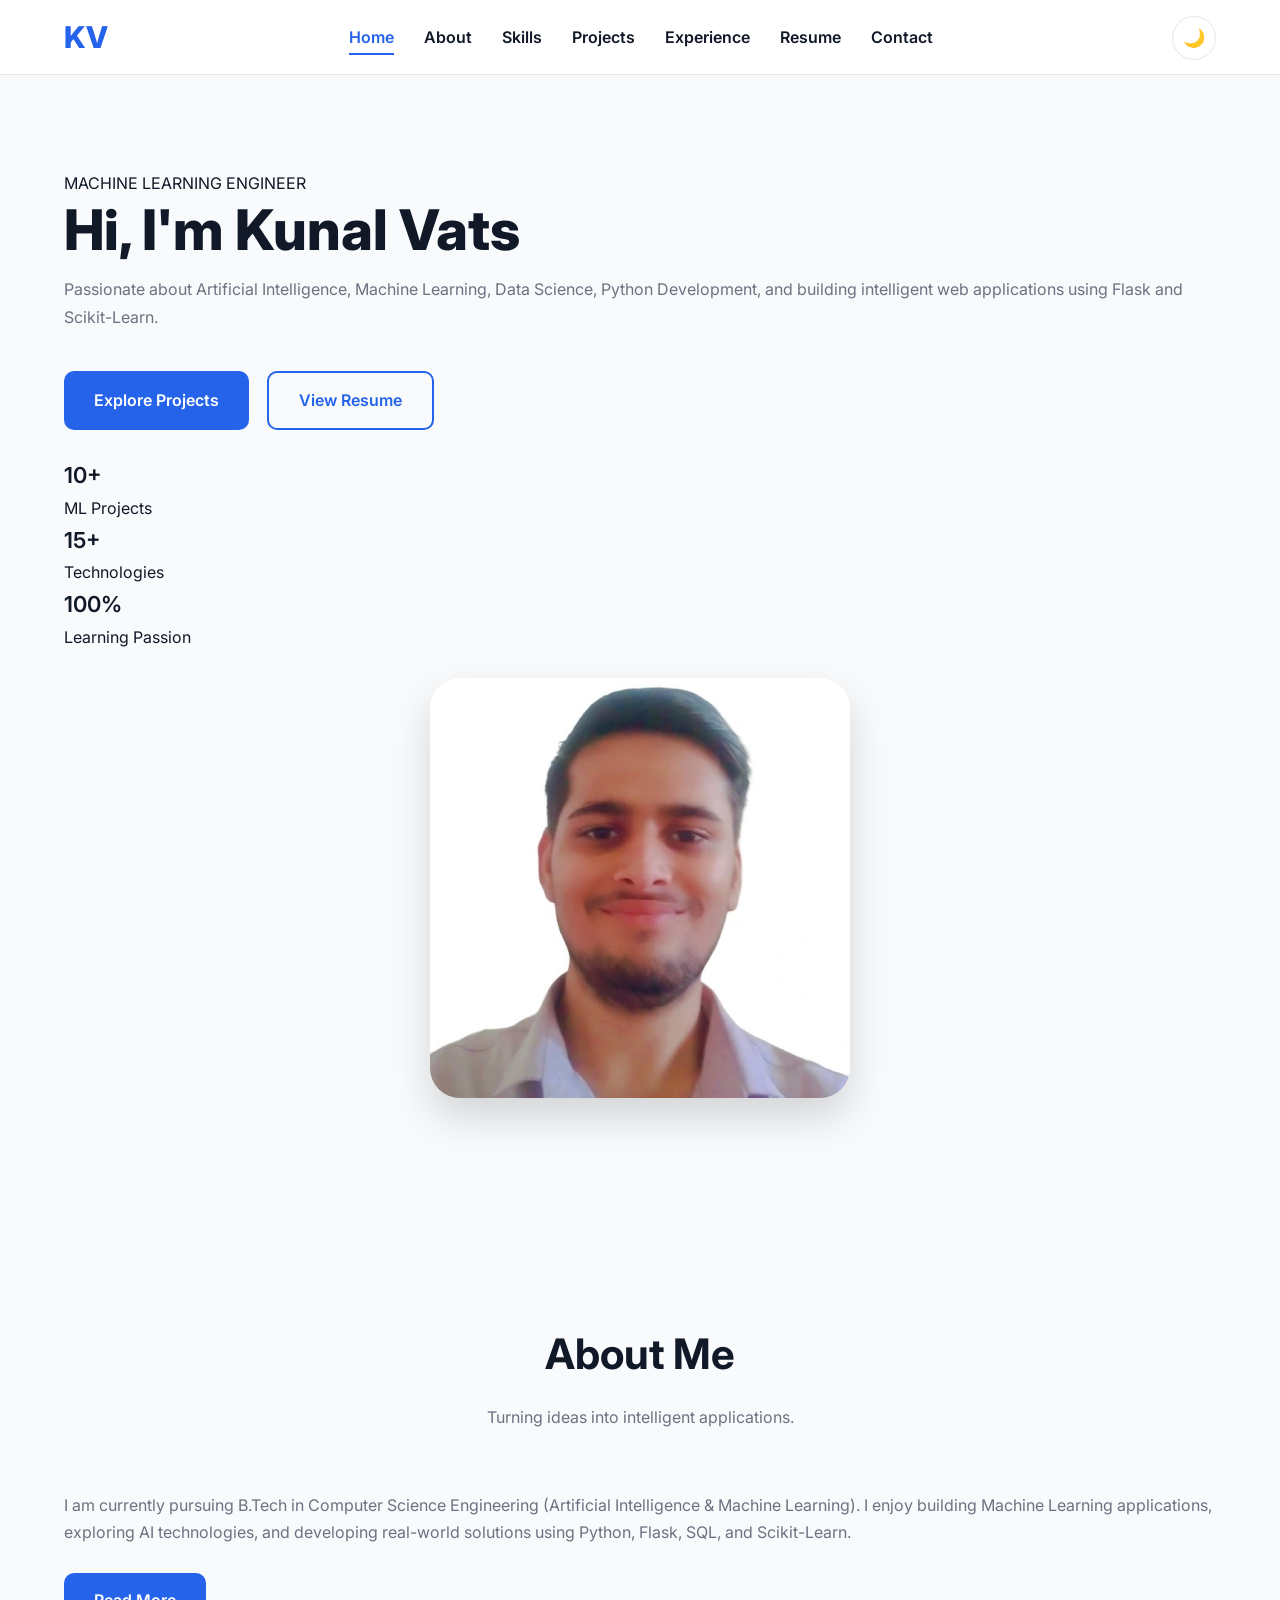
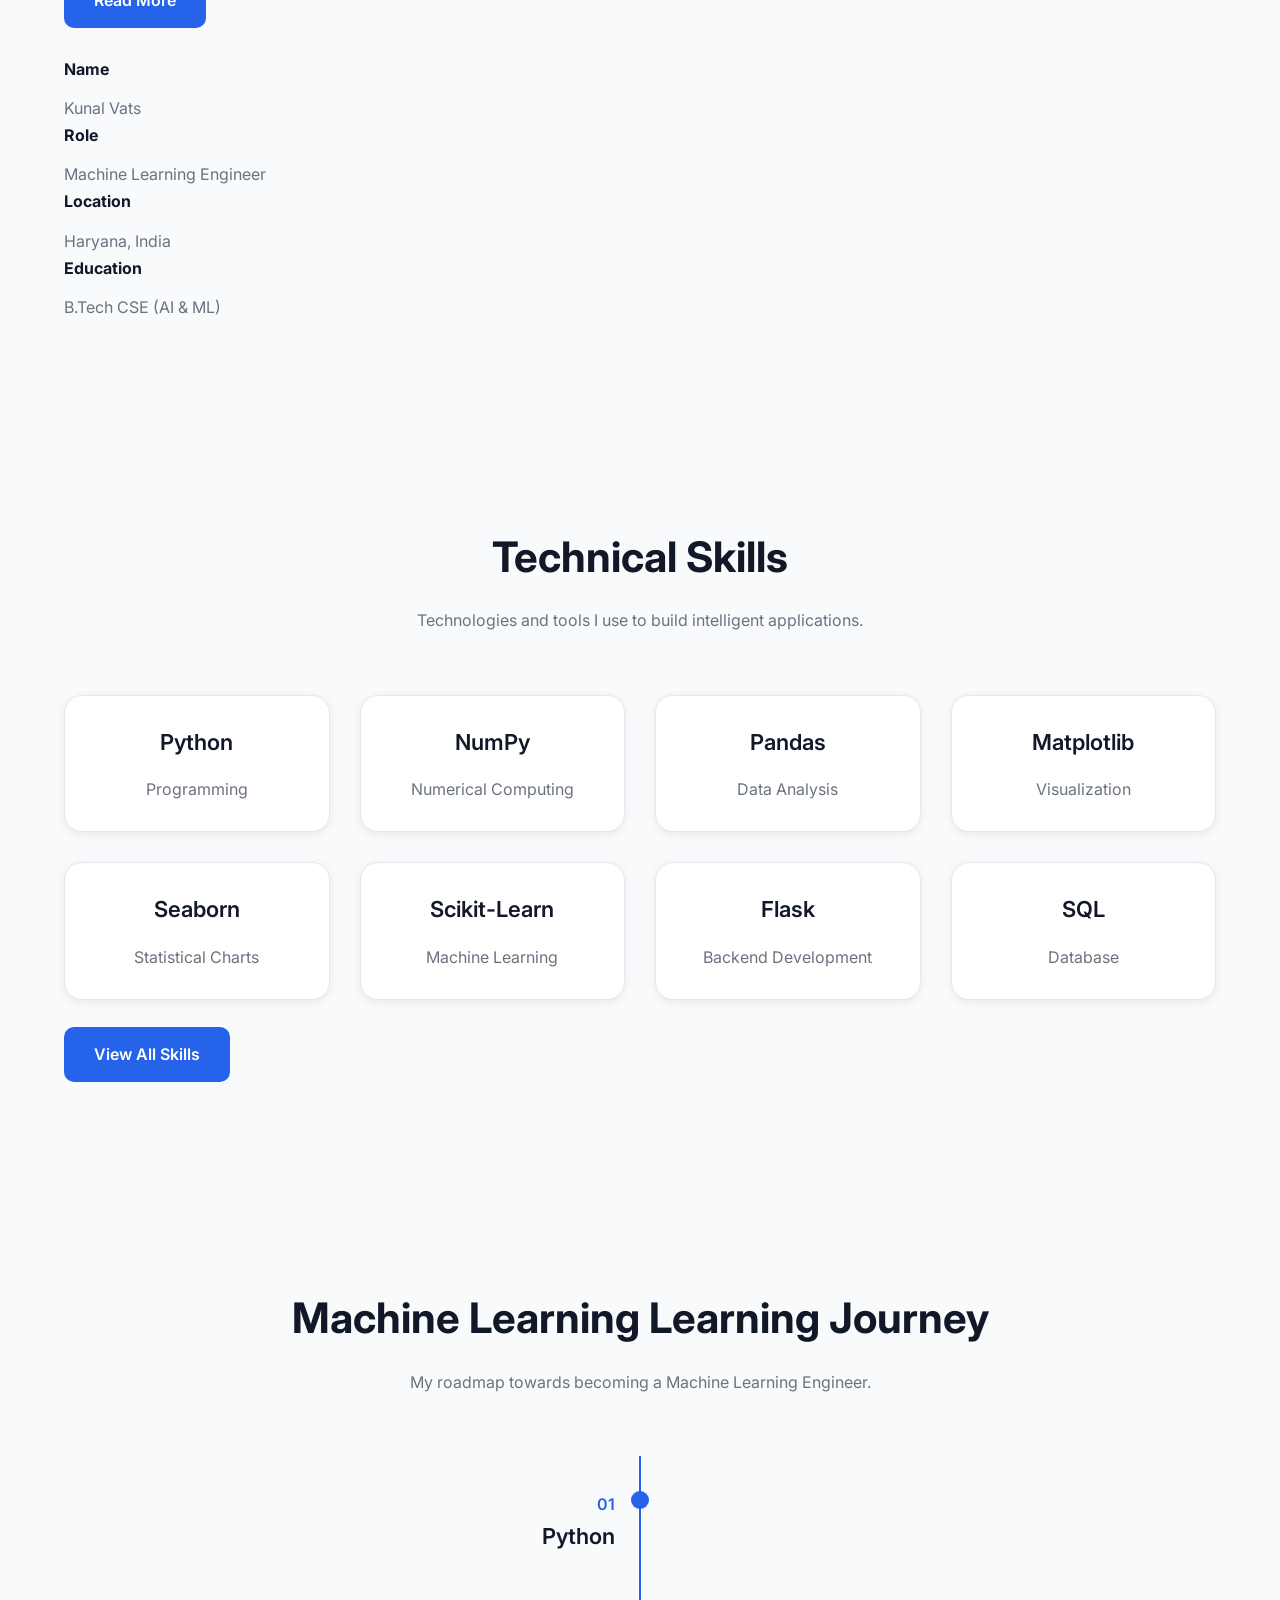
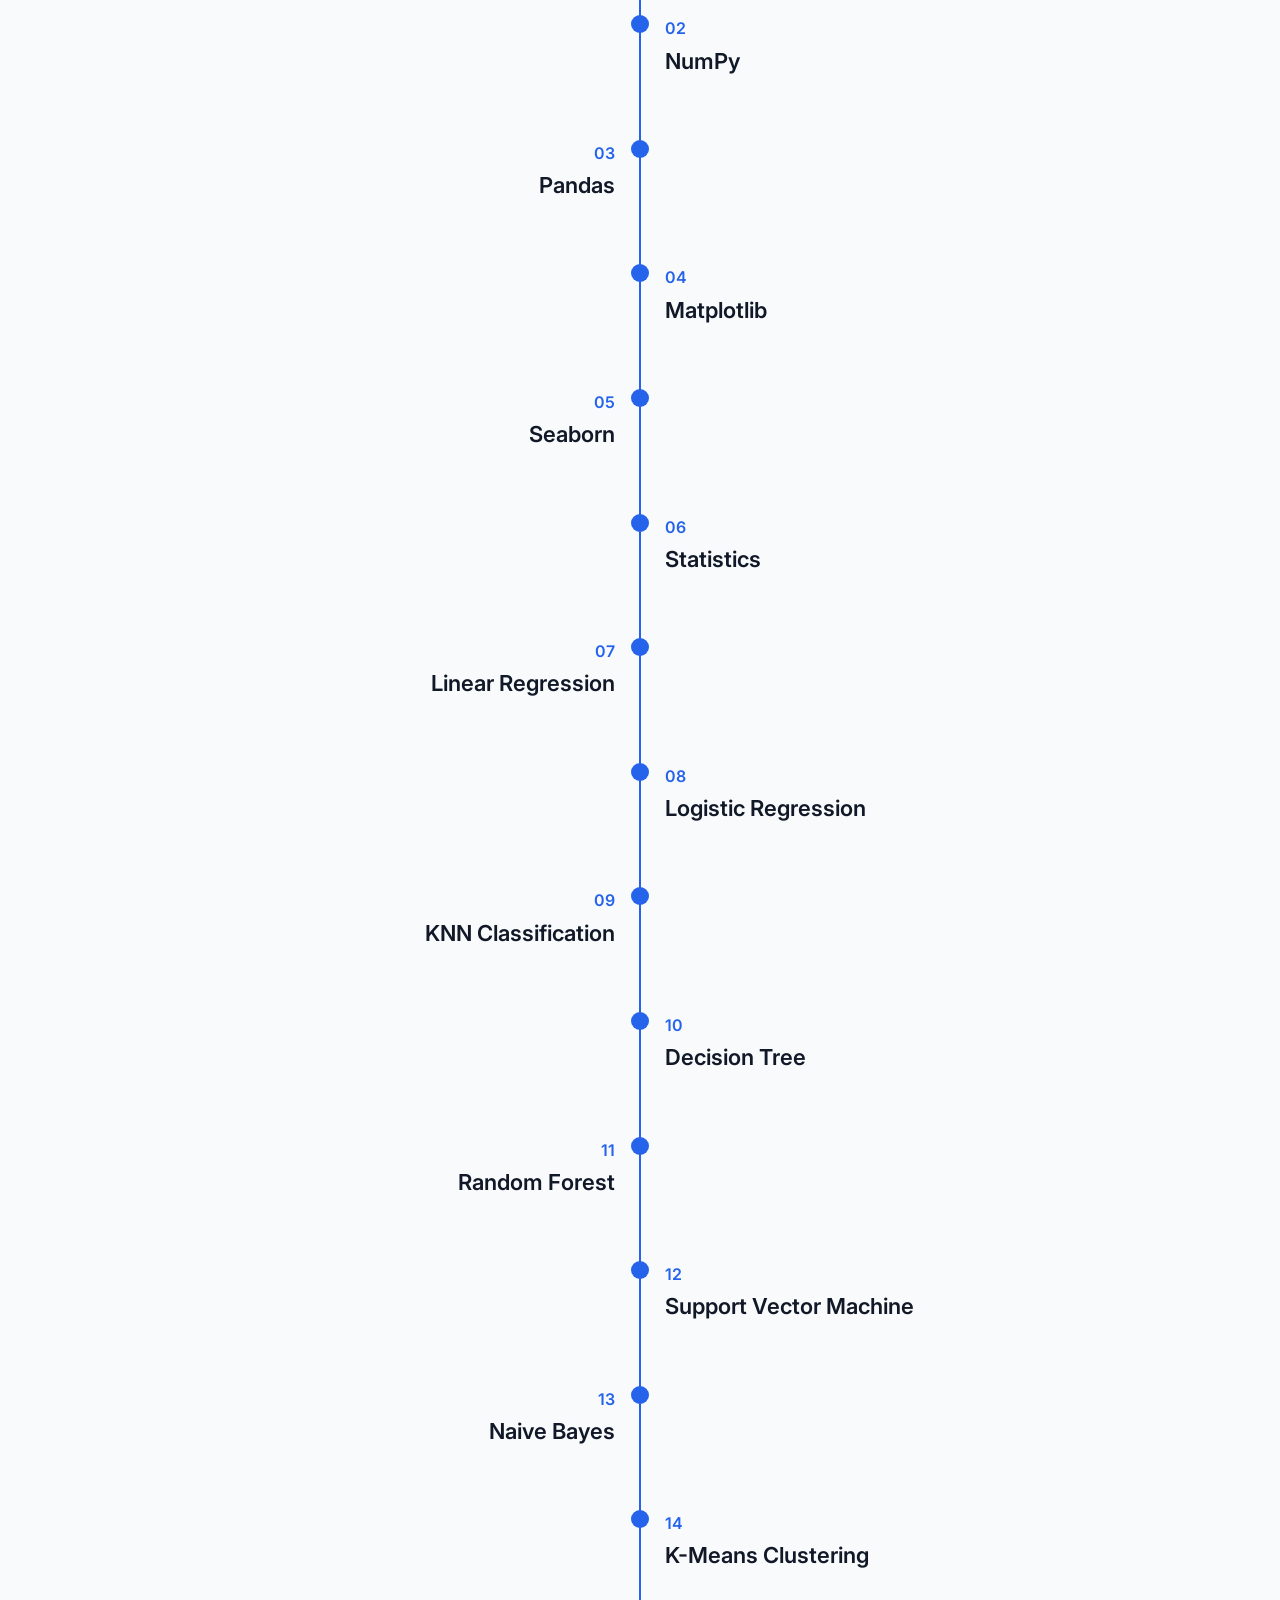
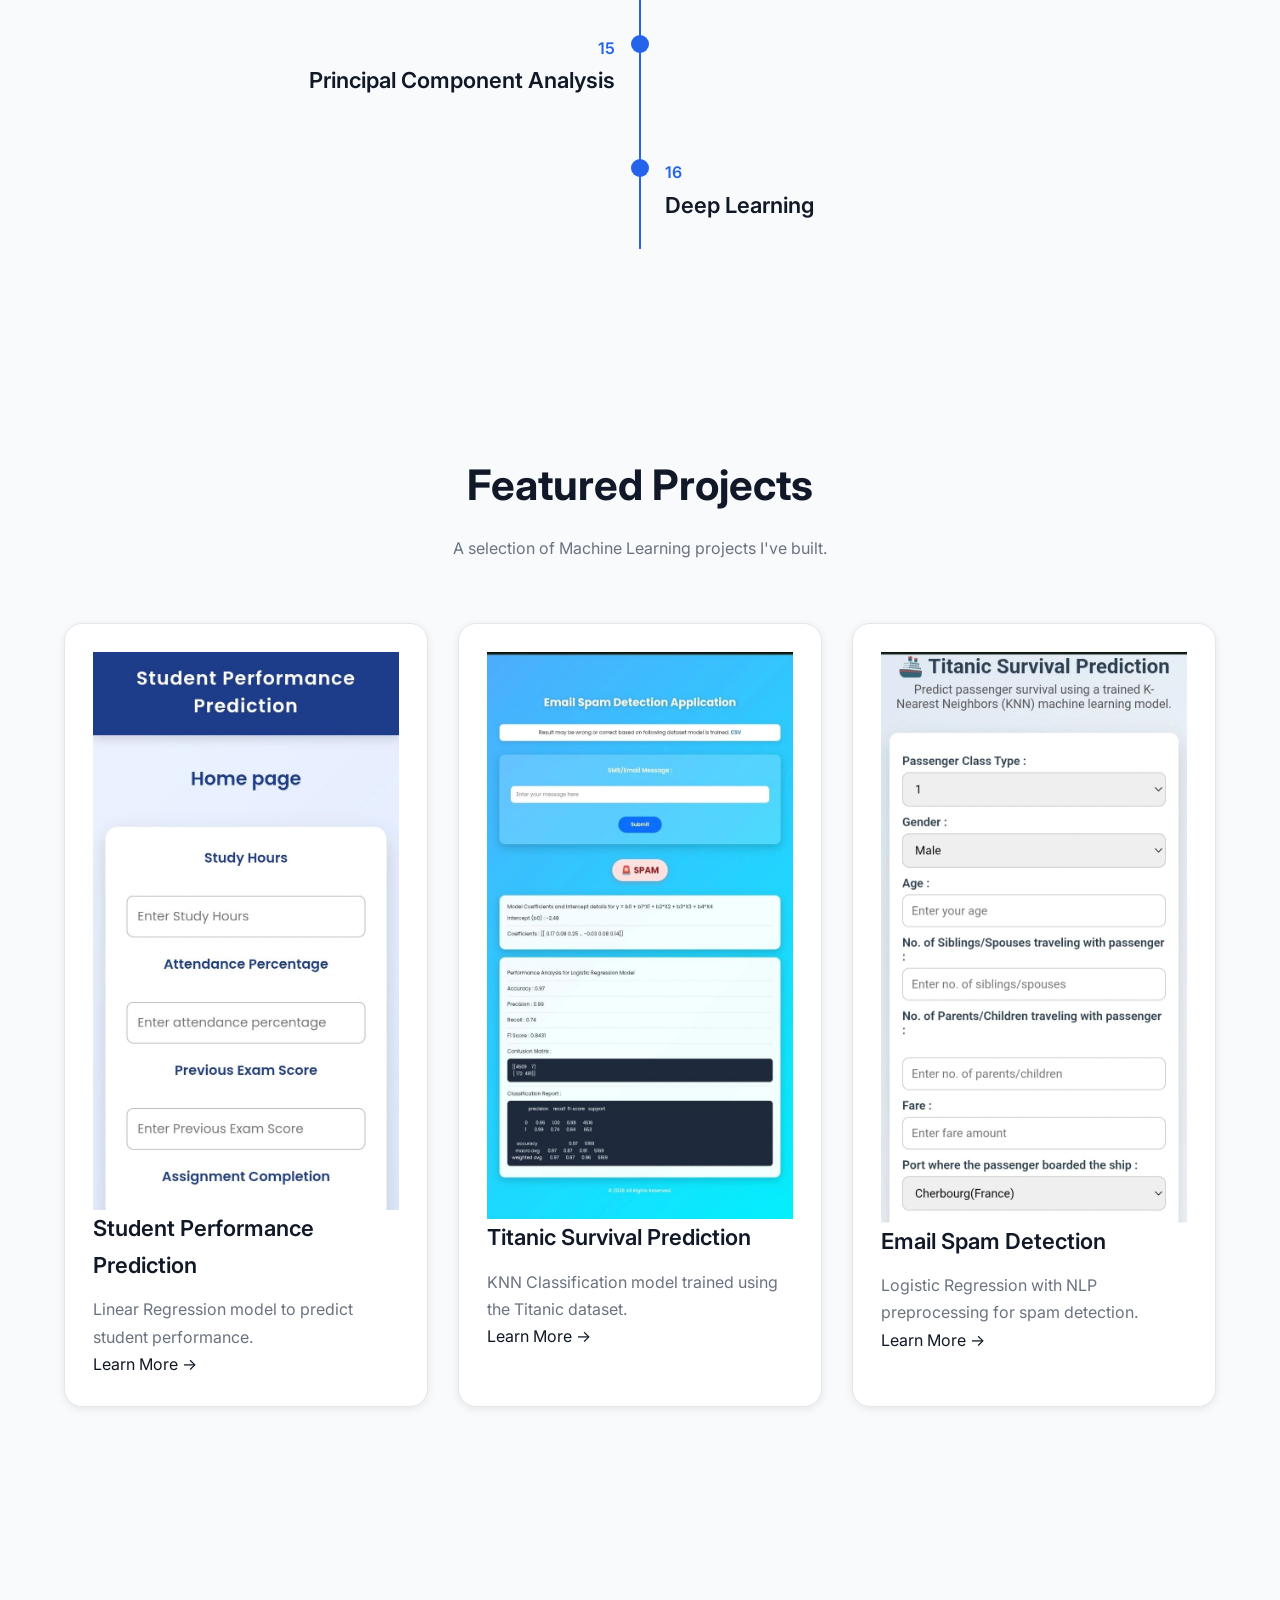
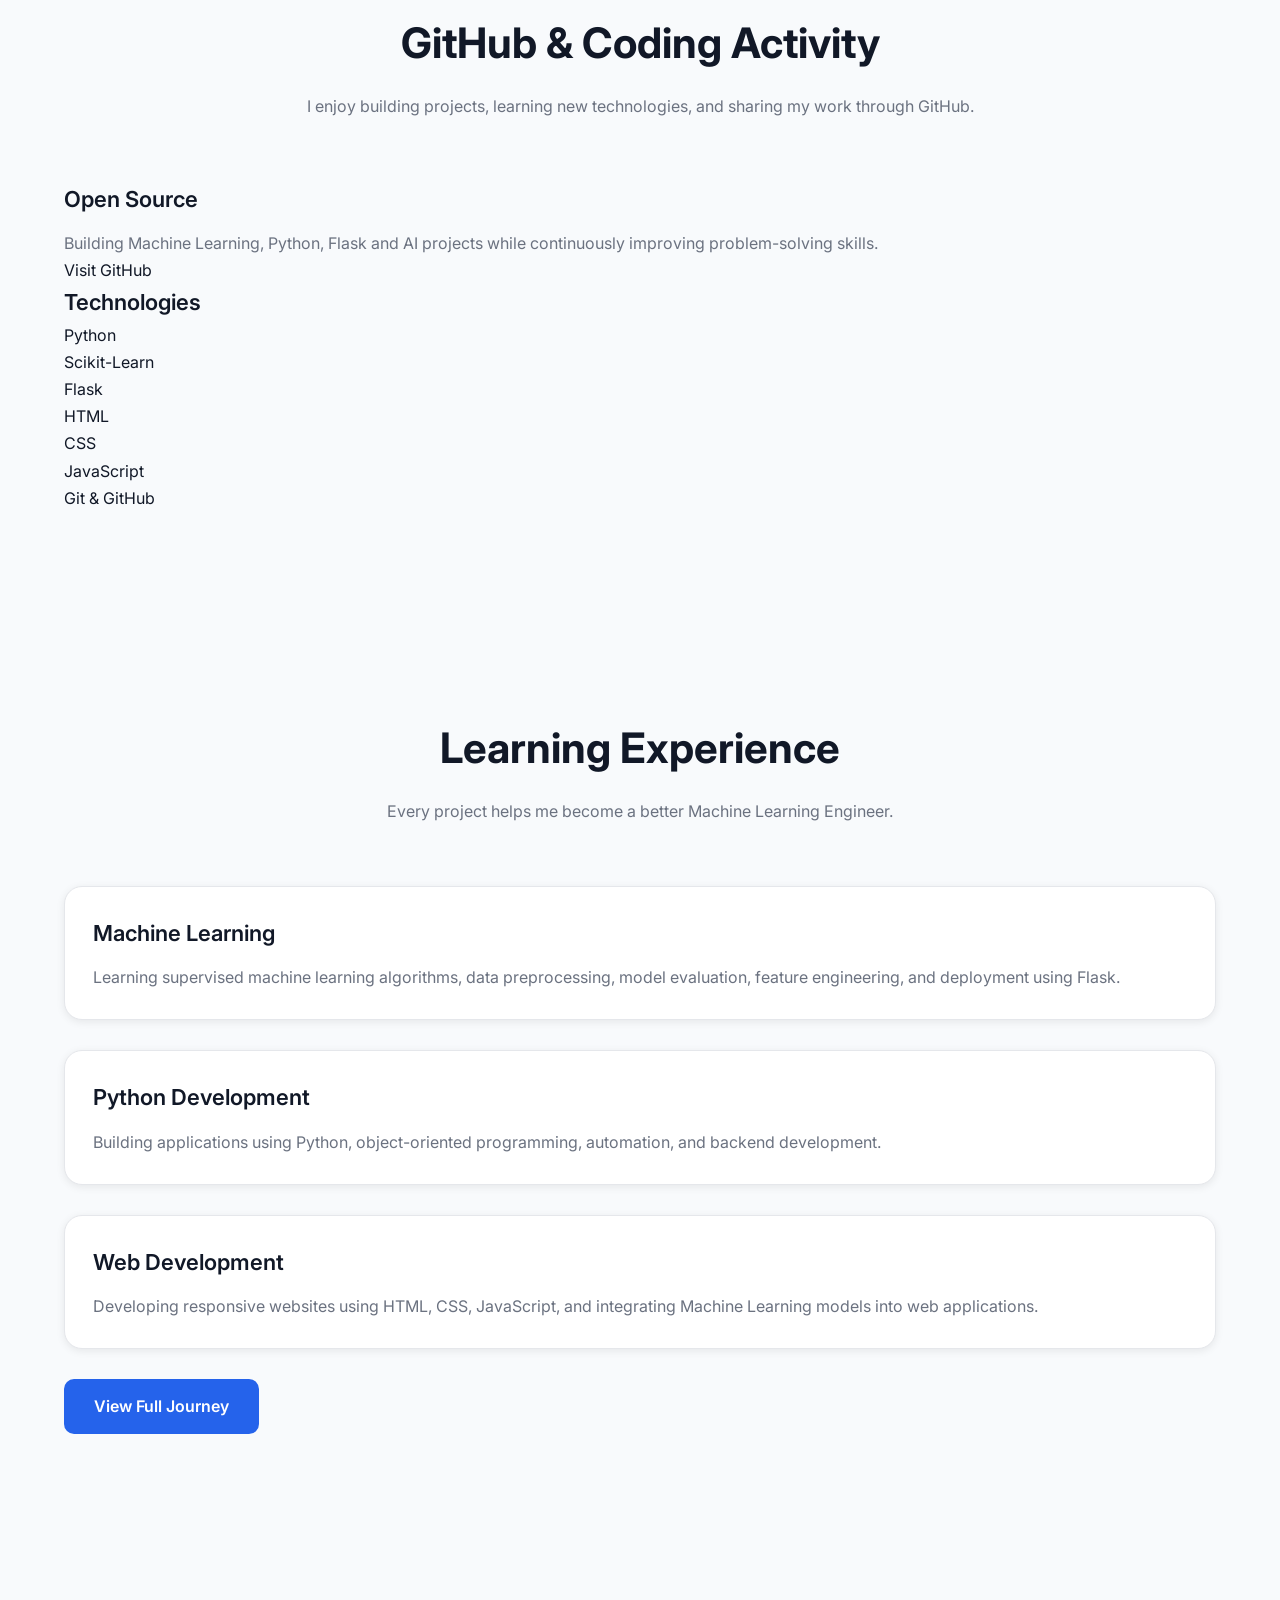
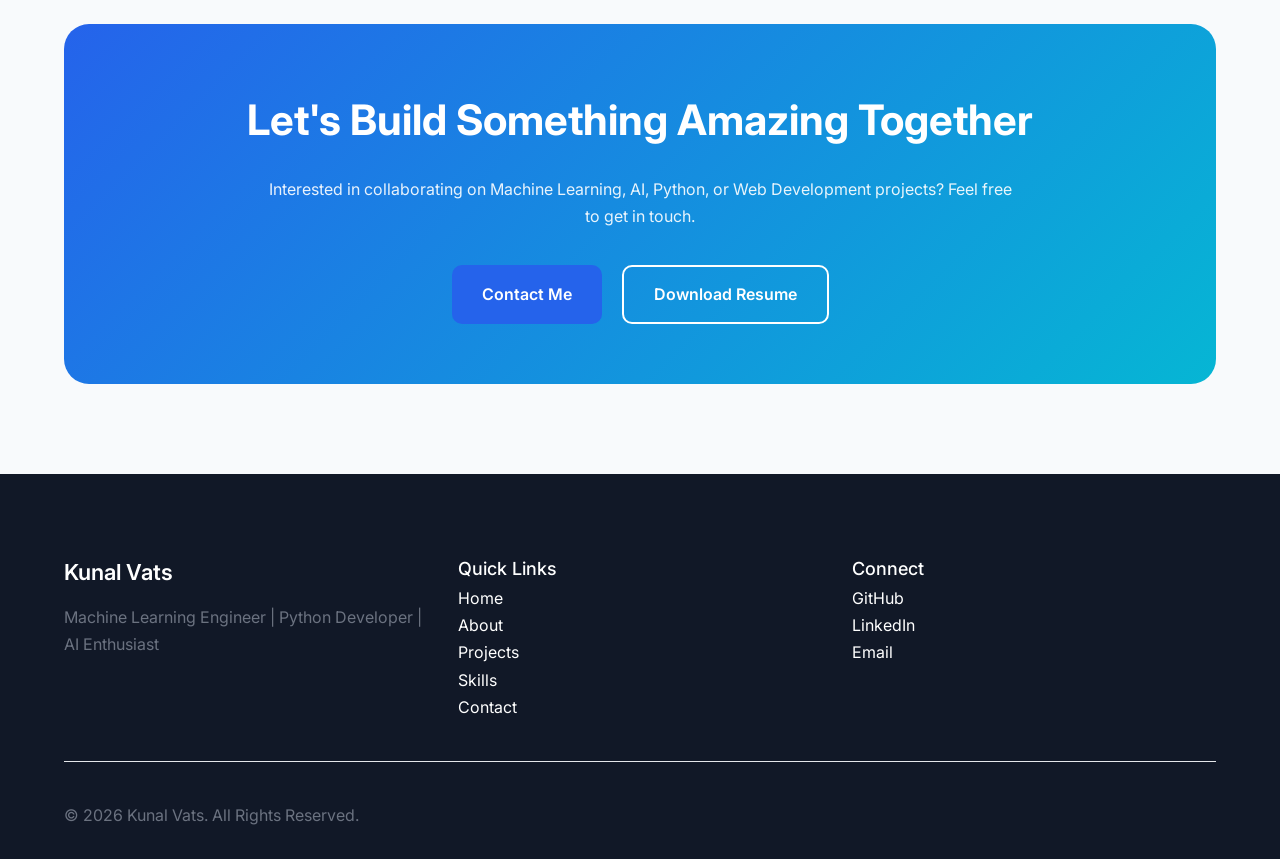
==== commit efd30cca: "updation in file" ====
--- a/index.html
+++ b/index.html
@@ -265,7 +265,7 @@
                 </div>
 
             </div>
-
+            <br>
             <!-- Right -->
 
             <div class="hero-image">
